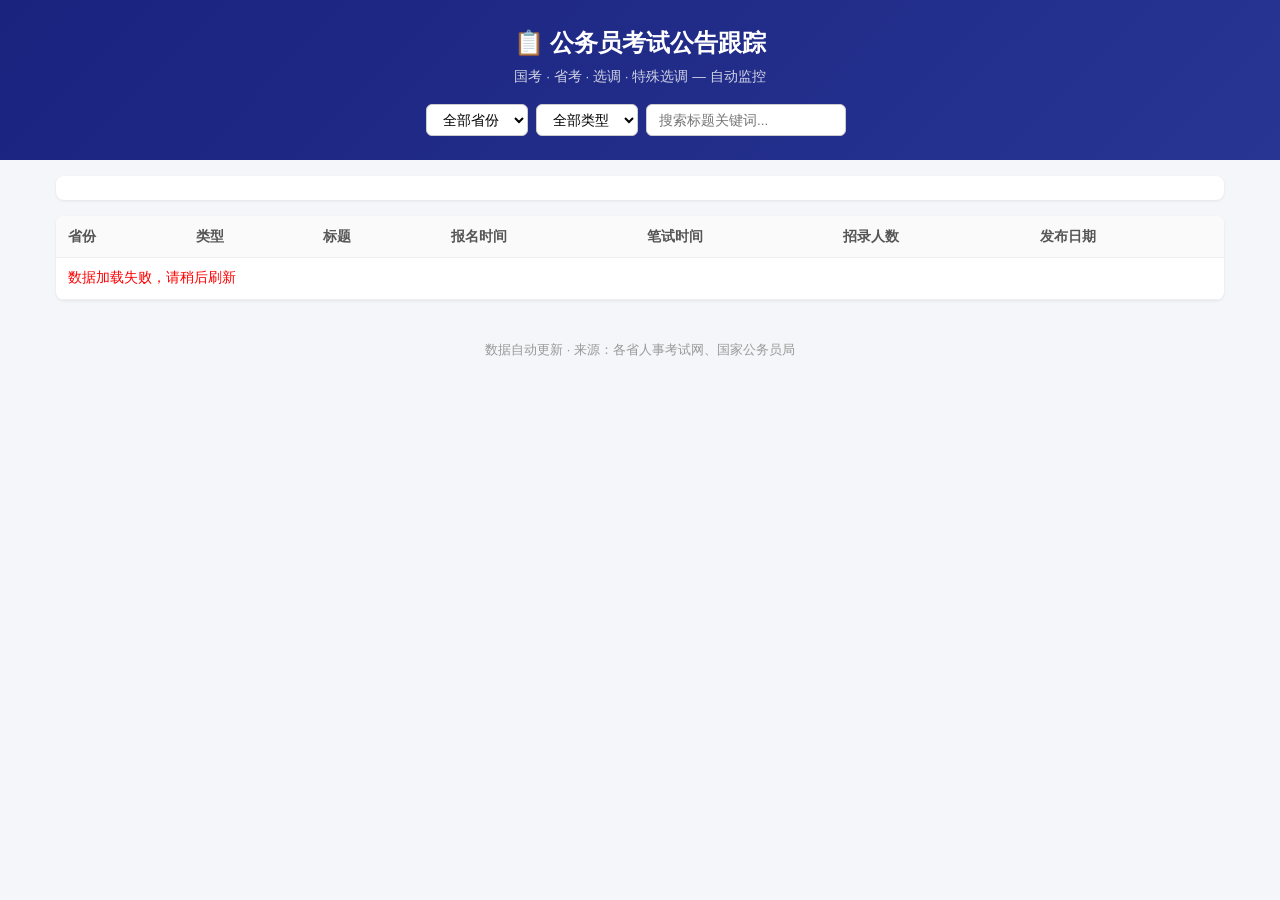
==== web/index.html @ 85fe9631 "init: 公务员考试公告跟踪工具 MVP 国考 + 广东/河南/湖南三省省考适配器 GitHub Actions 定时抓取 + Pages 静态站点 正则字段提取 + 企业微信通知  Co-Auth" ====
<!DOCTYPE html>
<html lang="zh-CN">
<head>
<meta charset="UTF-8">
<meta name="viewport" content="width=device-width, initial-scale=1.0">
<title>公务员考试公告跟踪</title>
<link rel="stylesheet" href="style.css">
</head>
<body>
<header>
  <h1>📋 公务员考试公告跟踪</h1>
  <p class="subtitle">国考 · 省考 · 选调 · 特殊选调 — 自动监控</p>
  <div class="toolbar">
    <select id="filter-province"><option value="">全部省份</option></select>
    <select id="filter-type"><option value="">全部类型</option></select>
    <input type="text" id="filter-search" placeholder="搜索标题关键词...">
    <span class="update-time" id="update-time"></span>
  </div>
</header>

<main>
  <div class="stats-bar" id="stats-bar"></div>
  <table id="notice-table">
    <thead>
      <tr>
        <th>省份</th>
        <th>类型</th>
        <th>标题</th>
        <th>报名时间</th>
        <th>笔试时间</th>
        <th>招录人数</th>
        <th>发布日期</th>
      </tr>
    </thead>
    <tbody id="notice-body"></tbody>
  </table>
</main>

<footer>
  <p>数据自动更新 · 来源：各省人事考试网、国家公务员局</p>
</footer>

<script>
let allNotices = [];
let allStats = {};

// 加载数据
fetch('data.json')
  .then(r => r.json())
  .then(data => {
    allNotices = data.notices || [];
    allStats = data.stats || {};
    document.getElementById('update-time').textContent = '更新: ' + (data.updated_at || '-');
    initFilters();
    renderStats();
    renderTable();
  })
  .catch(e => {
    document.getElementById('notice-body').innerHTML =
      '<tr><td colspan="7" style="color:red">数据加载失败，请稍后刷新</td></tr>';
  });

function initFilters() {
  // 省份选项
  const provinces = [...new Set(allNotices.map(n => n.province))].sort();
  const provSel = document.getElementById('filter-province');
  provinces.forEach(p => {
    const opt = document.createElement('option');
    opt.value = p; opt.textContent = p;
    provSel.appendChild(opt);
  });

  // 类型选项
  const types = [...new Set(allNotices.map(n => n.exam_type))].sort();
  const typeSel = document.getElementById('filter-type');
  types.forEach(t => {
    const opt = document.createElement('option');
    opt.value = t; opt.textContent = t;
    typeSel.appendChild(opt);
  });

  // 事件
  document.getElementById('filter-province').addEventListener('change', renderTable);
  document.getElementById('filter-type').addEventListener('change', renderTable);
  document.getElementById('filter-search').addEventListener('input', renderTable);
}

function renderStats() {
  const bar = document.getElementById('stats-bar');
  if (!allStats.total) return;
  let html = `<span>📊 共 <strong>${allStats.total}</strong> 条公告</span>`;
  if (allStats.by_type) {
    for (const [t, c] of Object.entries(allStats.by_type)) {
      html += `<span class="stat-tag">${t}: ${c}</span>`;
    }
  }
  bar.innerHTML = html;
}

function renderTable() {
  const prov = document.getElementById('filter-province').value;
  const type = document.getElementById('filter-type').value;
  const search = document.getElementById('filter-search').value.toLowerCase();

  let filtered = allNotices;
  if (prov) filtered = filtered.filter(n => n.province === prov);
  if (type) filtered = filtered.filter(n => n.exam_type === type);
  if (search) filtered = filtered.filter(n => n.title.toLowerCase().includes(search));

  const tbody = document.getElementById('notice-body');
  if (filtered.length === 0) {
    tbody.innerHTML = '<tr><td colspan="7" class="empty">暂无匹配公告</td></tr>';
    return;
  }

  tbody.innerHTML = filtered.map(n => `
    <tr>
      <td class="province">${esc(n.province)}</td>
      <td><span class="badge badge-${n.exam_type}">${esc(n.exam_type)}</span></td>
      <td class="title"><a href="${esc(n.source_url)}" target="_blank" rel="noopener">${esc(n.title)}</a></td>
      <td class="date-cell">${n.apply_start ? esc(n.apply_start) + ' ~<br>' + esc(n.apply_end) : '-'}</td>
      <td class="date-cell">${esc(n.written_exam || '-')}</td>
      <td class="count-cell">${n.recruit_count ? esc(String(n.recruit_count)) + ' 人' : '-'}</td>
      <td class="date-cell">${esc(n.publish_date || '-')}</td>
    </tr>
  `).join('');
}

function esc(s) {
  if (!s) return '';
  const d = document.createElement('div');
  d.textContent = s;
  return d.innerHTML;
}
</script>
</body>
</html>
---- web/style.css ----
/* 公务员考试公告跟踪 — 简洁风格 */
* { box-sizing: border-box; margin: 0; padding: 0; }

body {
  font-family: "Microsoft YaHei", "微软雅黑", -apple-system, sans-serif;
  background: #f5f6fa;
  color: #333;
  line-height: 1.6;
}

header {
  background: linear-gradient(135deg, #1a237e, #283593);
  color: #fff;
  padding: 1.5rem 2rem;
  text-align: center;
}
header h1 { font-size: 1.5rem; margin-bottom: 0.25rem; }
.subtitle { font-size: 0.85rem; opacity: 0.8; }

.toolbar {
  display: flex;
  justify-content: center;
  gap: 0.5rem;
  margin-top: 1rem;
  flex-wrap: wrap;
}
.toolbar select, .toolbar input {
  padding: 0.4rem 0.75rem;
  border: 1px solid #ccc;
  border-radius: 6px;
  font-size: 0.85rem;
  background: #fff;
}
.toolbar input { width: 200px; }
.update-time { color: rgba(255,255,255,0.7); font-size: 0.75rem; align-self: center; }

main {
  max-width: 1200px;
  margin: 1rem auto;
  padding: 0 1rem;
}

.stats-bar {
  background: #fff;
  padding: 0.75rem 1rem;
  border-radius: 8px;
  margin-bottom: 1rem;
  display: flex;
  gap: 1rem;
  align-items: center;
  flex-wrap: wrap;
  font-size: 0.9rem;
  box-shadow: 0 1px 3px rgba(0,0,0,0.08);
}
.stat-tag {
  background: #e8eaf6;
  color: #1a237e;
  padding: 0.15rem 0.5rem;
  border-radius: 4px;
  font-size: 0.8rem;
}

table {
  width: 100%;
  border-collapse: collapse;
  background: #fff;
  border-radius: 8px;
  overflow: hidden;
  box-shadow: 0 1px 3px rgba(0,0,0,0.08);
}
th, td {
  padding: 0.6rem 0.75rem;
  text-align: left;
  border-bottom: 1px solid #eee;
  font-size: 0.85rem;
}
th {
  background: #fafafa;
  font-weight: 600;
  color: #555;
  white-space: nowrap;
}
tr:hover { background: #f8f9ff; }

.province { font-weight: 600; white-space: nowrap; }
.title { max-width: 320px; }
.title a { color: #1a237e; text-decoration: none; }
.title a:hover { text-decoration: underline; }
.date-cell { white-space: nowrap; font-size: 0.8rem; color: #666; }
.count-cell { text-align: center; font-weight: 600; color: #e65100; white-space: nowrap; }
.empty { text-align: center; color: #999; padding: 2rem; }

.badge {
  display: inline-block;
  padding: 0.1rem 0.5rem;
  border-radius: 4px;
  font-size: 0.75rem;
  white-space: nowrap;
}
.badge-国考 { background: #ffebee; color: #c62828; }
.badge-省考 { background: #e3f2fd; color: #1565c0; }
.badge-选调 { background: #e8f5e9; color: #2e7d32; }
.badge-定向选调 { background: #fff3e0; color: #e65100; }
.badge-特殊选调 { background: #f3e5f5; color: #6a1b9a; }

footer {
  text-align: center;
  padding: 1.5rem;
  color: #999;
  font-size: 0.8rem;
}

@media (max-width: 768px) {
  table { font-size: 0.75rem; }
  th, td { padding: 0.4rem 0.5rem; }
  .title { max-width: 180px; }
  .toolbar { flex-direction: column; align-items: center; }
  .toolbar input { width: 100%; }
}
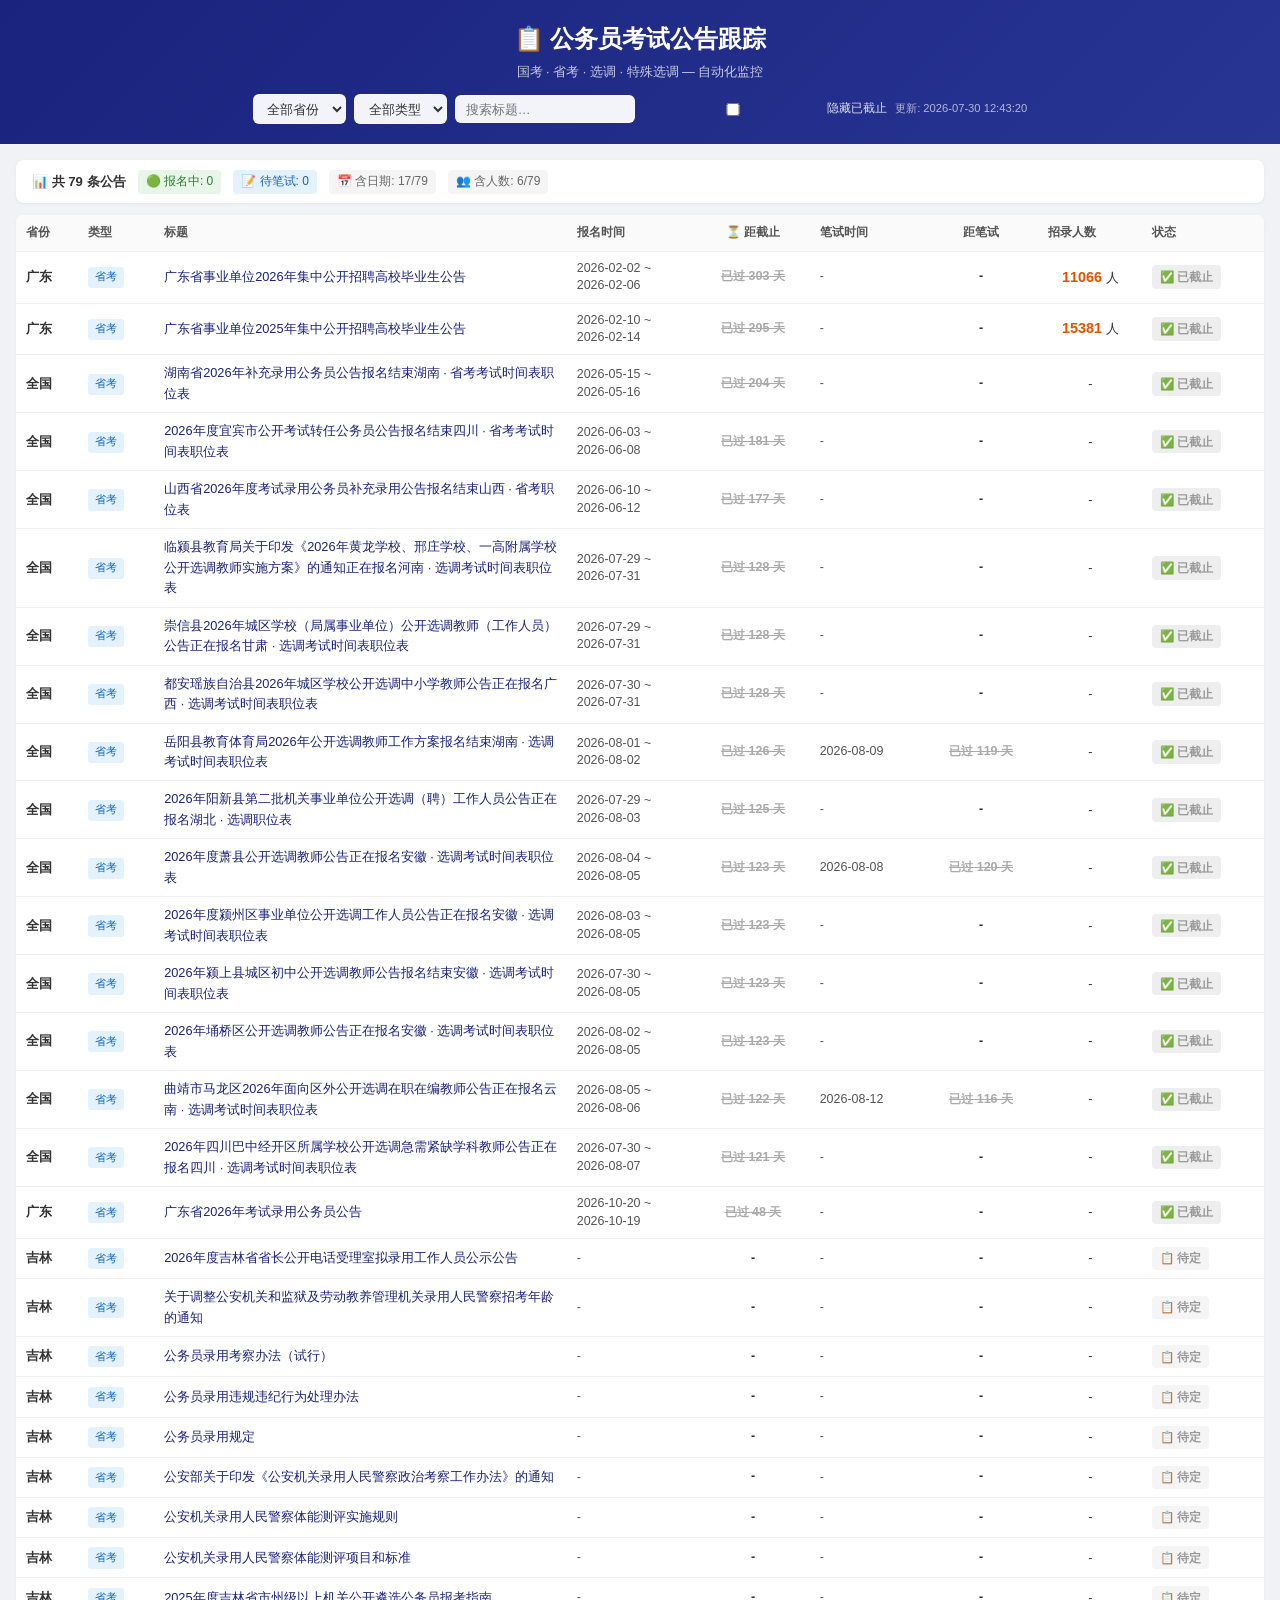
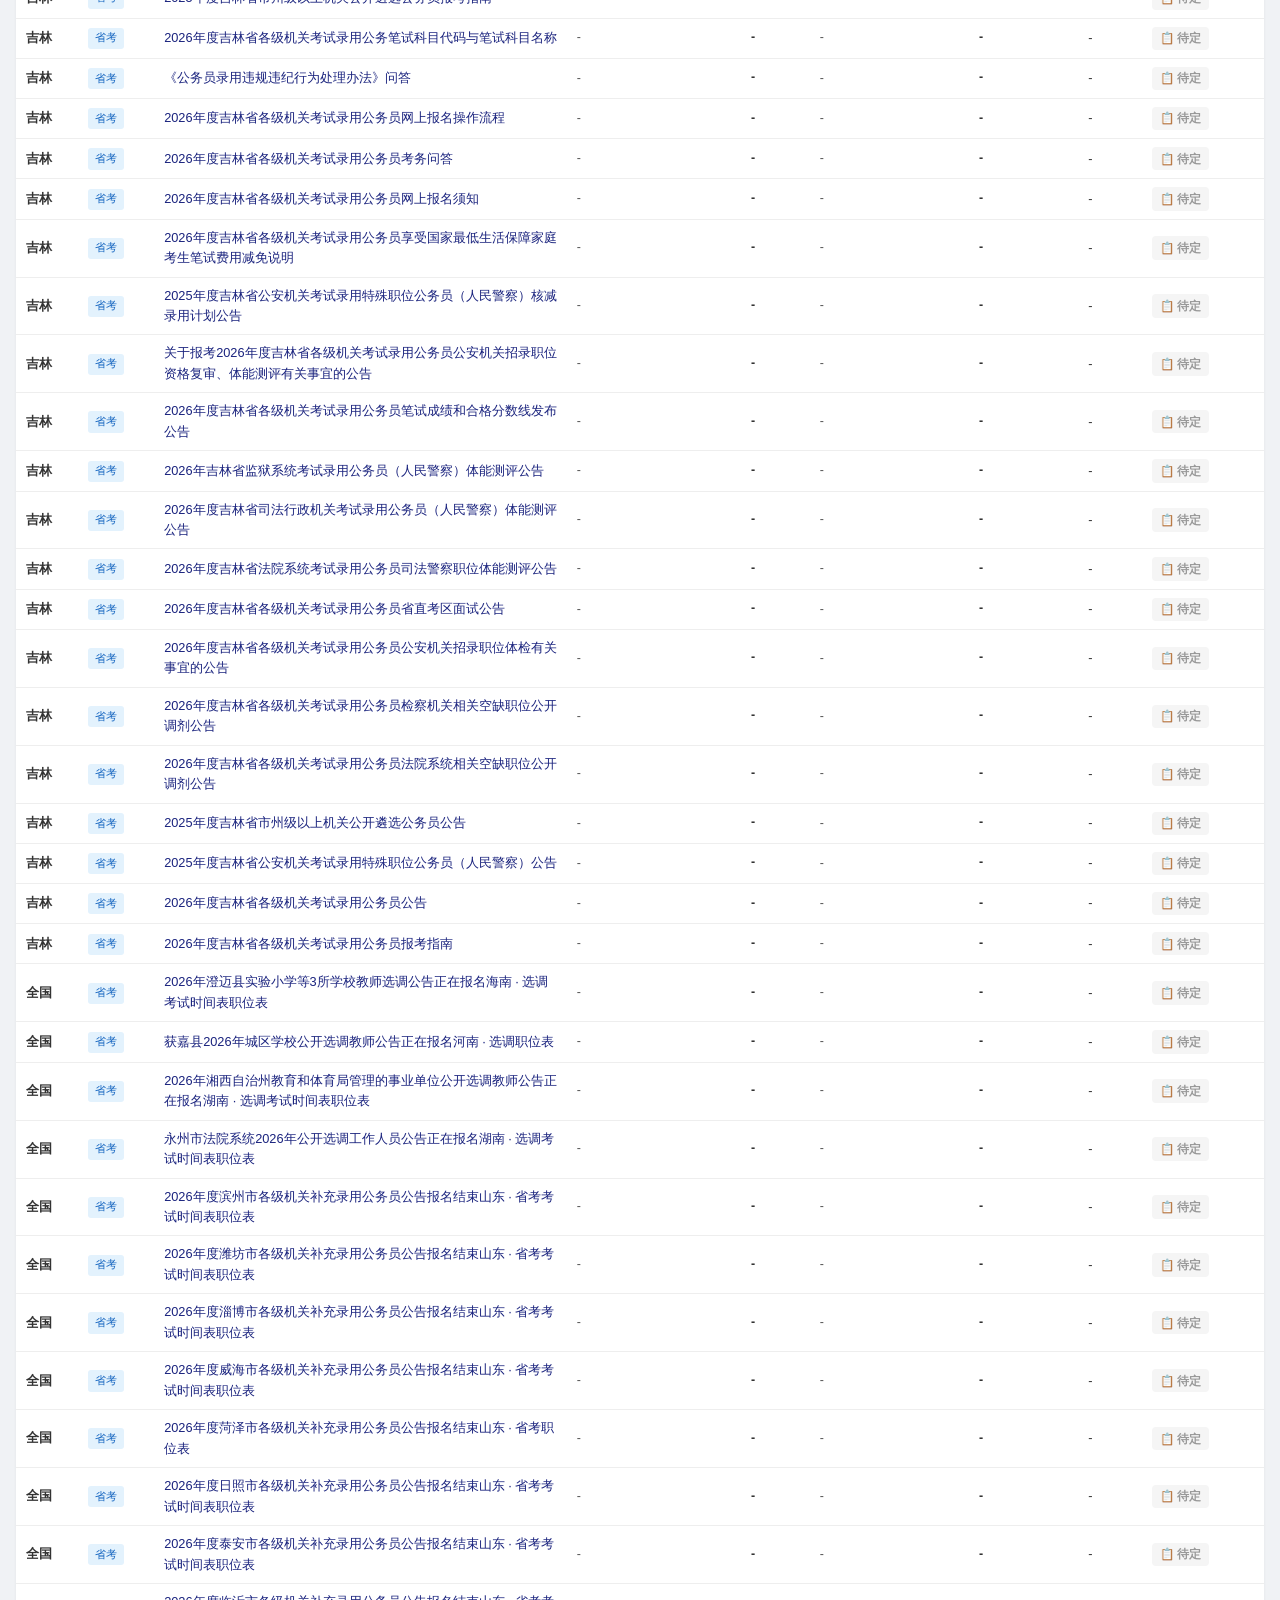
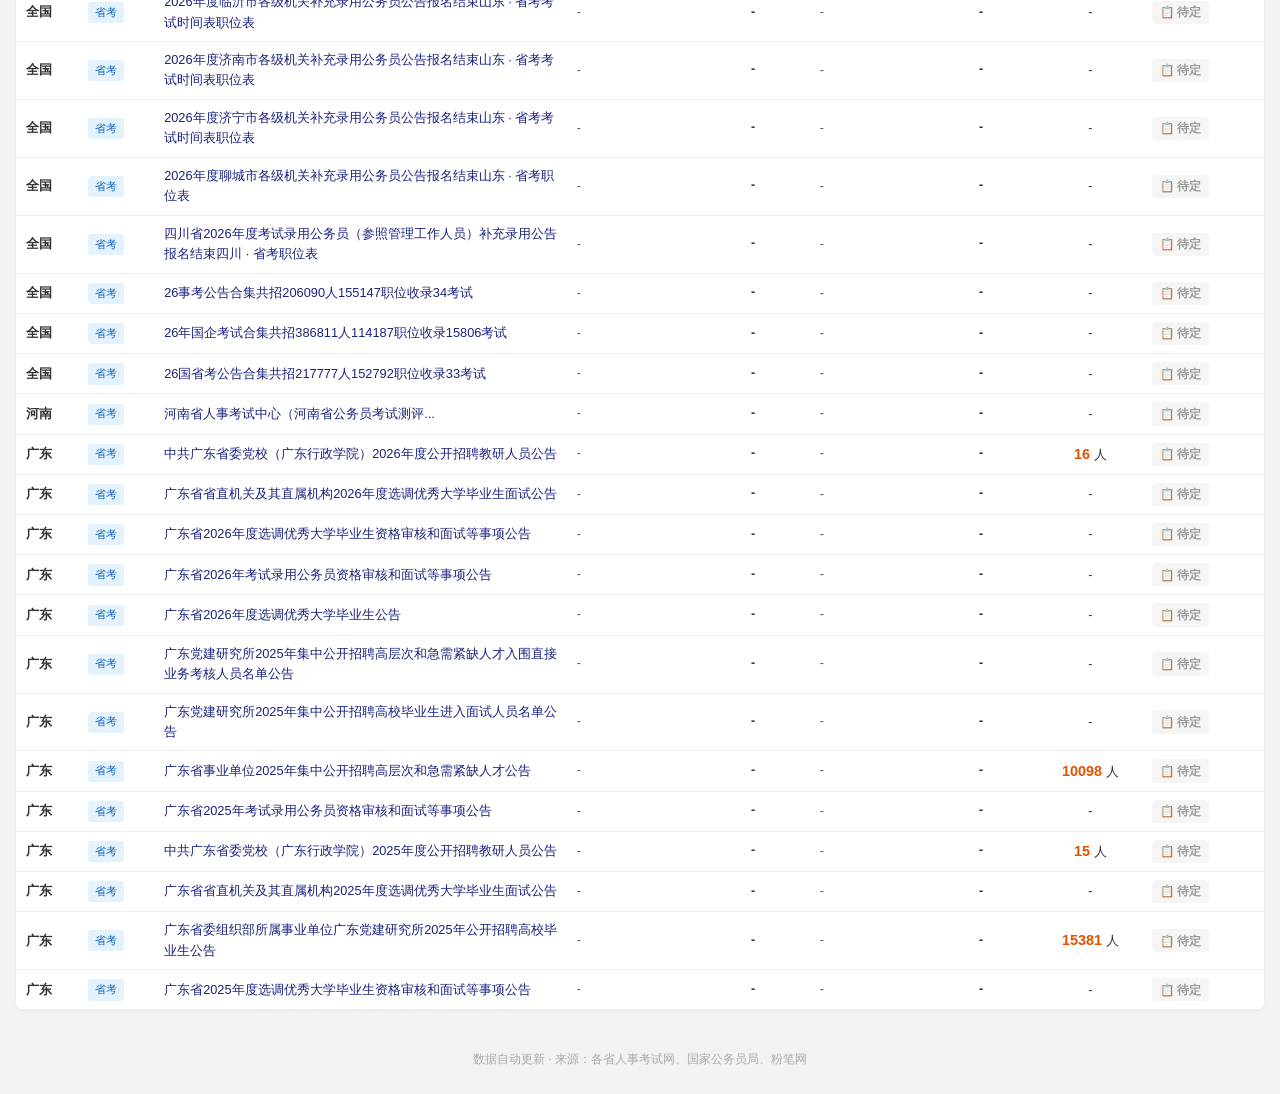
==== commit c4a9fda1: "优化: 精准正则提取 + 前端倒计时 + 状态标签 extractor: 重写日期/人数提取逻辑，更精准的模式匹配 extractor: 利用发布日期推断缺失年份 main: 传递 publish_d" ====
--- a/web/index.html
+++ b/web/index.html
@@ -7,19 +7,26 @@
 <link rel="stylesheet" href="style.css">
 </head>
 <body>
+
 <header>
   <h1>📋 公务员考试公告跟踪</h1>
-  <p class="subtitle">国考 · 省考 · 选调 · 特殊选调 — 自动监控</p>
+  <p class="subtitle">国考 · 省考 · 选调 · 特殊选调 — 自动化监控</p>
   <div class="toolbar">
     <select id="filter-province"><option value="">全部省份</option></select>
     <select id="filter-type"><option value="">全部类型</option></select>
-    <input type="text" id="filter-search" placeholder="搜索标题关键词...">
+    <input type="text" id="filter-search" placeholder="搜索标题…">
+    <label class="toggle-label">
+      <input type="checkbox" id="toggle-completed"> 隐藏已截止
+    </label>
     <span class="update-time" id="update-time"></span>
   </div>
 </header>
 
 <main>
+  <!-- 数据面板 -->
   <div class="stats-bar" id="stats-bar"></div>
+
+  <!-- 公告表格 -->
   <table id="notice-table">
     <thead>
       <tr>
@@ -27,41 +34,50 @@
         <th>类型</th>
         <th>标题</th>
         <th>报名时间</th>
+        <th class="countdown-col">⏳ 距截止</th>
         <th>笔试时间</th>
+        <th class="countdown-col">距笔试</th>
         <th>招录人数</th>
-        <th>发布日期</th>
+        <th>状态</th>
       </tr>
     </thead>
-    <tbody id="notice-body"></tbody>
+    <tbody id="notice-body">
+      <tr><td colspan="9" class="loading">加载数据中…</td></tr>
+    </tbody>
   </table>
 </main>
 
 <footer>
-  <p>数据自动更新 · 来源：各省人事考试网、国家公务员局</p>
+  <p>数据自动更新 · 来源：各省人事考试网、国家公务员局、粉笔网</p>
 </footer>
 
 <script>
+// ─── 全局状态 ───
 let allNotices = [];
 let allStats = {};
-
-// 加载数据
+let now = new Date();
+
+// ─── 加载 ───
 fetch('data.json')
   .then(r => r.json())
   .then(data => {
+    now = new Date();
     allNotices = data.notices || [];
     allStats = data.stats || {};
-    document.getElementById('update-time').textContent = '更新: ' + (data.updated_at || '-');
+    document.getElementById('update-time').textContent =
+      '更新: ' + (data.updated_at || '-');
     initFilters();
     renderStats();
     renderTable();
   })
   .catch(e => {
     document.getElementById('notice-body').innerHTML =
-      '<tr><td colspan="7" style="color:red">数据加载失败，请稍后刷新</td></tr>';
-  });
-
+      '<tr><td colspan="9" class="error">❌ 数据加载失败，请稍后刷新</td></tr>';
+    console.error(e);
+  });
+
+// ─── 筛选器 ───
 function initFilters() {
-  // 省份选项
   const provinces = [...new Set(allNotices.map(n => n.province))].sort();
   const provSel = document.getElementById('filter-province');
   provinces.forEach(p => {
@@ -70,7 +86,6 @@
     provSel.appendChild(opt);
   });
 
-  // 类型选项
   const types = [...new Set(allNotices.map(n => n.exam_type))].sort();
   const typeSel = document.getElementById('filter-type');
   types.forEach(t => {
@@ -79,51 +94,165 @@
     typeSel.appendChild(opt);
   });
 
-  // 事件
   document.getElementById('filter-province').addEventListener('change', renderTable);
   document.getElementById('filter-type').addEventListener('change', renderTable);
   document.getElementById('filter-search').addEventListener('input', renderTable);
-}
-
+  document.getElementById('toggle-completed').addEventListener('change', renderTable);
+}
+
+// ─── 统计面板 ───
 function renderStats() {
   const bar = document.getElementById('stats-bar');
-  if (!allStats.total) return;
-  let html = `<span>📊 共 <strong>${allStats.total}</strong> 条公告</span>`;
-  if (allStats.by_type) {
-    for (const [t, c] of Object.entries(allStats.by_type)) {
-      html += `<span class="stat-tag">${t}: ${c}</span>`;
-    }
-  }
+  if (!allStats.total) {
+    bar.innerHTML = '<span>暂无公告数据</span>';
+    return;
+  }
+
+  // 统计数据质量
+  let withDates = 0, withCount = 0;
+  let activeReg = 0, upcomingExam = 0;
+  allNotices.forEach(n => {
+    if (n.apply_end) withDates++;
+    if (n.recruit_count) withCount++;
+    if (n.apply_end && new Date(n.apply_end) >= now) activeReg++;
+    if (n.written_exam && new Date(n.written_exam) > now) upcomingExam++;
+  });
+
+  let html = [
+    `<span class="stat-main">📊 共 <strong>${allStats.total}</strong> 条公告</span>`,
+    `<span class="stat-tag green">🟢 报名中: ${activeReg}</span>`,
+    `<span class="stat-tag blue">📝 待笔试: ${upcomingExam}</span>`,
+    `<span class="stat-tag gray">📅 含日期: ${withDates}/${allStats.total}</span>`,
+    `<span class="stat-tag gray">👥 含人数: ${withCount}/${allStats.total}</span>`,
+  ].join('');
+
   bar.innerHTML = html;
 }
 
+// ─── 日期解析 ───
+function parseDate(s) {
+  if (!s) return null;
+  const d = new Date(s + 'T00:00:00+08:00');
+  return isNaN(d.getTime()) ? null : d;
+}
+
+// ─── 倒计时 ───
+function countdown(dateStr) {
+  if (!dateStr) return { text: '-', cls: '' };
+  const target = parseDate(dateStr);
+  if (!target) return { text: '-', cls: '' };
+
+  const diff = Math.ceil((target - now) / (1000 * 60 * 60 * 24));
+
+  if (diff < 0) return { text: `已过 ${Math.abs(diff)} 天`, cls: 'expired' };
+  if (diff === 0) return { text: '⚠️ 今天截止', cls: 'urgent' };
+  if (diff <= 3) return { text: `⏰ ${diff} 天`, cls: 'urgent' };
+  if (diff <= 7) return { text: `📌 ${diff} 天`, cls: 'soon' };
+  if (diff <= 30) return { text: `${diff} 天`, cls: 'normal' };
+  return { text: `${diff} 天`, cls: 'far' };
+}
+
+// ─── 状态判定 ───
+function getStatus(n) {
+  const applyEnd = parseDate(n.apply_end);
+  const applyStart = parseDate(n.apply_start);
+  const exam = parseDate(n.written_exam);
+
+  // 报名中
+  if (applyStart && applyEnd && now >= applyStart && now <= applyEnd) {
+    const daysLeft = Math.ceil((applyEnd - now) / (1000 * 60 * 60 * 24));
+    if (daysLeft <= 3) return { text: '🔥 即将截止', cls: 'status-urgent' };
+    return { text: '🟢 报名中', cls: 'status-open' };
+  }
+
+  // 未开始报名
+  if (applyStart && now < applyStart) {
+    const days = Math.ceil((applyStart - now) / (1000 * 60 * 60 * 24));
+    return { text: `⏳ ${days}天后报名`, cls: 'status-upcoming' };
+  }
+
+  // 已截止，待笔试
+  if (applyEnd && now > applyEnd && exam && now < exam) {
+    return { text: '📝 待笔试', cls: 'status-exam' };
+  }
+
+  // 已截止（无笔试日期）
+  if (applyEnd && now > applyEnd) {
+    return { text: '✅ 已截止', cls: 'status-done' };
+  }
+
+  // 全部结束
+  if (exam && now > exam) {
+    return { text: '🏁 已结束', cls: 'status-done' };
+  }
+
+  return { text: '📋 待定', cls: 'status-tbd' };
+}
+
+// ─── 表格渲染 ───
 function renderTable() {
   const prov = document.getElementById('filter-province').value;
   const type = document.getElementById('filter-type').value;
   const search = document.getElementById('filter-search').value.toLowerCase();
-
-  let filtered = allNotices;
+  const hideDone = document.getElementById('toggle-completed').checked;
+
+  let filtered = [...allNotices];
+
   if (prov) filtered = filtered.filter(n => n.province === prov);
   if (type) filtered = filtered.filter(n => n.exam_type === type);
   if (search) filtered = filtered.filter(n => n.title.toLowerCase().includes(search));
+  if (hideDone) {
+    filtered = filtered.filter(n => {
+      const st = getStatus(n);
+      return !['✅ 已截止', '🏁 已结束'].some(s => st.text.includes(s));
+    });
+  }
+
+  // 排序：有截止日期的在前，最近的优先
+  filtered.sort((a, b) => {
+    const da = parseDate(a.apply_end);
+    const db = parseDate(b.apply_end);
+    if (da && db) return da - db;
+    if (da) return -1;
+    if (db) return 1;
+    // 都没截止日期，按笔试时间排
+    const ea = parseDate(a.written_exam);
+    const eb = parseDate(b.written_exam);
+    if (ea && eb) return ea - eb;
+    if (ea) return -1;
+    if (eb) return 1;
+    return 0;
+  });
 
   const tbody = document.getElementById('notice-body');
   if (filtered.length === 0) {
-    tbody.innerHTML = '<tr><td colspan="7" class="empty">暂无匹配公告</td></tr>';
+    tbody.innerHTML = '<tr><td colspan="9" class="empty">暂无匹配公告</td></tr>';
     return;
   }
 
-  tbody.innerHTML = filtered.map(n => `
+  tbody.innerHTML = filtered.map(n => {
+    const cdEnd = countdown(n.apply_end);
+    const cdExam = countdown(n.written_exam);
+    const status = getStatus(n);
+
+    return `
     <tr>
       <td class="province">${esc(n.province)}</td>
       <td><span class="badge badge-${n.exam_type}">${esc(n.exam_type)}</span></td>
-      <td class="title"><a href="${esc(n.source_url)}" target="_blank" rel="noopener">${esc(n.title)}</a></td>
-      <td class="date-cell">${n.apply_start ? esc(n.apply_start) + ' ~<br>' + esc(n.apply_end) : '-'}</td>
+      <td class="title">
+        <a href="${esc(n.source_url)}" target="_blank" rel="noopener">${esc(n.title)}</a>
+      </td>
+      <td class="date-cell">
+        ${n.apply_start ? esc(n.apply_start) : '-'}
+        ${n.apply_end ? ' ~<br>' + esc(n.apply_end) : ''}
+      </td>
+      <td class="countdown-cell ${cdEnd.cls}">${cdEnd.text}</td>
       <td class="date-cell">${esc(n.written_exam || '-')}</td>
-      <td class="count-cell">${n.recruit_count ? esc(String(n.recruit_count)) + ' 人' : '-'}</td>
-      <td class="date-cell">${esc(n.publish_date || '-')}</td>
-    </tr>
-  `).join('');
+      <td class="countdown-cell ${cdExam.cls}">${cdExam.text}</td>
+      <td class="count-cell">${n.recruit_count ? '<strong>' + esc(String(n.recruit_count)) + '</strong> 人' : '-'}</td>
+      <td><span class="status-tag ${status.cls}">${status.text}</span></td>
+    </tr>`;
+  }).join('');
 }
 
 function esc(s) {
--- a/web/style.css
+++ b/web/style.css
@@ -1,101 +1,89 @@
-/* 公务员考试公告跟踪 — 简洁风格 */
+/* 公务员考试公告跟踪 */
 * { box-sizing: border-box; margin: 0; padding: 0; }
 
 body {
   font-family: "Microsoft YaHei", "微软雅黑", -apple-system, sans-serif;
-  background: #f5f6fa;
+  background: #f0f2f5;
   color: #333;
   line-height: 1.6;
 }
 
+/* ─── Header ─── */
 header {
   background: linear-gradient(135deg, #1a237e, #283593);
   color: #fff;
-  padding: 1.5rem 2rem;
+  padding: 1.25rem 2rem;
   text-align: center;
+  position: sticky; top: 0; z-index: 100;
 }
-header h1 { font-size: 1.5rem; margin-bottom: 0.25rem; }
-.subtitle { font-size: 0.85rem; opacity: 0.8; }
+header h1 { font-size: 1.5rem; margin-bottom: 0.2rem; }
+.subtitle { font-size: 0.8rem; opacity: 0.75; }
 
 .toolbar {
-  display: flex;
-  justify-content: center;
-  gap: 0.5rem;
-  margin-top: 1rem;
-  flex-wrap: wrap;
+  display: flex; justify-content: center; gap: 0.5rem;
+  margin-top: 0.75rem; flex-wrap: wrap; align-items: center;
 }
 .toolbar select, .toolbar input {
-  padding: 0.4rem 0.75rem;
-  border: 1px solid #ccc;
-  border-radius: 6px;
-  font-size: 0.85rem;
-  background: #fff;
+  padding: 0.35rem 0.6rem; border: 1px solid rgba(255,255,255,0.3);
+  border-radius: 6px; font-size: 0.8rem;
+  background: rgba(255,255,255,0.95); color: #333;
 }
-.toolbar input { width: 200px; }
-.update-time { color: rgba(255,255,255,0.7); font-size: 0.75rem; align-self: center; }
+.toolbar input { width: 180px; }
+.toggle-label {
+  color: rgba(255,255,255,0.85); font-size: 0.78rem;
+  cursor: pointer; display: flex; align-items: center; gap: 0.25rem;
+}
+.update-time { color: rgba(255,255,255,0.65); font-size: 0.7rem; }
 
-main {
-  max-width: 1200px;
-  margin: 1rem auto;
-  padding: 0 1rem;
+/* ─── Main ─── */
+main { max-width: 1300px; margin: 1rem auto; padding: 0 1rem; }
+
+/* ─── Stats ─── */
+.stats-bar {
+  background: #fff; padding: 0.6rem 1rem; border-radius: 8px;
+  margin-bottom: 0.75rem; display: flex; gap: 0.75rem;
+  align-items: center; flex-wrap: wrap; font-size: 0.82rem;
+  box-shadow: 0 1px 3px rgba(0,0,0,0.06);
 }
+.stat-main { font-weight: 600; }
+.stat-tag {
+  padding: 0.15rem 0.5rem; border-radius: 4px; font-size: 0.75rem;
+}
+.stat-tag.green { background: #e8f5e9; color: #2e7d32; }
+.stat-tag.blue  { background: #e3f2fd; color: #1565c0; }
+.stat-tag.gray  { background: #f5f5f5; color: #666; }
 
-.stats-bar {
-  background: #fff;
-  padding: 0.75rem 1rem;
-  border-radius: 8px;
-  margin-bottom: 1rem;
-  display: flex;
-  gap: 1rem;
-  align-items: center;
-  flex-wrap: wrap;
-  font-size: 0.9rem;
-  box-shadow: 0 1px 3px rgba(0,0,0,0.08);
-}
-.stat-tag {
-  background: #e8eaf6;
-  color: #1a237e;
-  padding: 0.15rem 0.5rem;
-  border-radius: 4px;
-  font-size: 0.8rem;
-}
-
+/* ─── Table ─── */
 table {
-  width: 100%;
-  border-collapse: collapse;
-  background: #fff;
-  border-radius: 8px;
-  overflow: hidden;
-  box-shadow: 0 1px 3px rgba(0,0,0,0.08);
+  width: 100%; border-collapse: collapse;
+  background: #fff; border-radius: 8px; overflow: hidden;
+  box-shadow: 0 1px 3px rgba(0,0,0,0.06);
 }
 th, td {
-  padding: 0.6rem 0.75rem;
-  text-align: left;
-  border-bottom: 1px solid #eee;
-  font-size: 0.85rem;
+  padding: 0.5rem 0.6rem; text-align: left;
+  border-bottom: 1px solid #eee; font-size: 0.8rem;
+  vertical-align: middle;
 }
 th {
-  background: #fafafa;
-  font-weight: 600;
-  color: #555;
-  white-space: nowrap;
+  background: #fafafa; font-weight: 600; color: #555; white-space: nowrap;
+  font-size: 0.75rem;
 }
 tr:hover { background: #f8f9ff; }
 
-.province { font-weight: 600; white-space: nowrap; }
-.title { max-width: 320px; }
+.province { font-weight: 600; white-space: nowrap; min-width: 3em; }
+.title { max-width: 300px; }
 .title a { color: #1a237e; text-decoration: none; }
 .title a:hover { text-decoration: underline; }
-.date-cell { white-space: nowrap; font-size: 0.8rem; color: #666; }
-.count-cell { text-align: center; font-weight: 600; color: #e65100; white-space: nowrap; }
-.empty { text-align: center; color: #999; padding: 2rem; }
+.date-cell { white-space: nowrap; font-size: 0.78rem; color: #555; line-height: 1.4; }
+.count-cell { white-space: nowrap; text-align: center; }
+.count-cell strong { color: #e65100; font-size: 0.9rem; }
+.empty, .loading, .error { text-align: center; padding: 2rem; }
+.error { color: #c62828; }
 
+/* ─── Badges ─── */
 .badge {
-  display: inline-block;
-  padding: 0.1rem 0.5rem;
-  border-radius: 4px;
-  font-size: 0.75rem;
-  white-space: nowrap;
+  display: inline-block; padding: 0.1rem 0.45rem; border-radius: 3px;
+  font-size: 0.7rem; white-space: nowrap; font-weight: 500;
 }
 .badge-国考 { background: #ffebee; color: #c62828; }
 .badge-省考 { background: #e3f2fd; color: #1565c0; }
@@ -103,17 +91,42 @@
 .badge-定向选调 { background: #fff3e0; color: #e65100; }
 .badge-特殊选调 { background: #f3e5f5; color: #6a1b9a; }
 
-footer {
-  text-align: center;
-  padding: 1.5rem;
-  color: #999;
-  font-size: 0.8rem;
+/* ─── 倒计时 ─── */
+.countdown-col { text-align: center; white-space: nowrap; min-width: 5em; }
+.countdown-cell {
+  text-align: center; white-space: nowrap; font-weight: 600; font-size: 0.78rem;
+}
+.countdown-cell.urgent  { color: #c62828; background: #fff5f5; }
+.countdown-cell.soon    { color: #e65100; background: #fff8e1; }
+.countdown-cell.normal  { color: #2e7d32; }
+.countdown-cell.far     { color: #78909c; }
+.countdown-cell.expired { color: #aaa; text-decoration: line-through; }
+
+/* ─── 状态标签 ─── */
+.status-tag {
+  display: inline-block; padding: 0.15rem 0.5rem; border-radius: 4px;
+  font-size: 0.72rem; white-space: nowrap; font-weight: 600;
+}
+.status-open     { background: #c8e6c9; color: #1b5e20; }
+.status-urgent   { background: #ffcdd2; color: #b71c1c; animation: pulse 1.5s infinite; }
+.status-upcoming { background: #fff9c4; color: #f57f17; }
+.status-exam     { background: #e1bee7; color: #4a148c; }
+.status-done     { background: #eee; color: #999; }
+.status-tbd      { background: #f5f5f5; color: #999; }
+
+@keyframes pulse {
+  0%, 100% { opacity: 1; }
+  50% { opacity: 0.6; }
 }
 
-@media (max-width: 768px) {
-  table { font-size: 0.75rem; }
-  th, td { padding: 0.4rem 0.5rem; }
-  .title { max-width: 180px; }
-  .toolbar { flex-direction: column; align-items: center; }
+/* ─── Footer ─── */
+footer { text-align: center; padding: 1.5rem; color: #aaa; font-size: 0.75rem; }
+
+/* ─── Responsive ─── */
+@media (max-width: 900px) {
+  table { font-size: 0.7rem; }
+  th, td { padding: 0.35rem 0.4rem; }
+  .title { max-width: 150px; }
+  .toolbar { flex-direction: column; align-items: stretch; }
   .toolbar input { width: 100%; }
 }
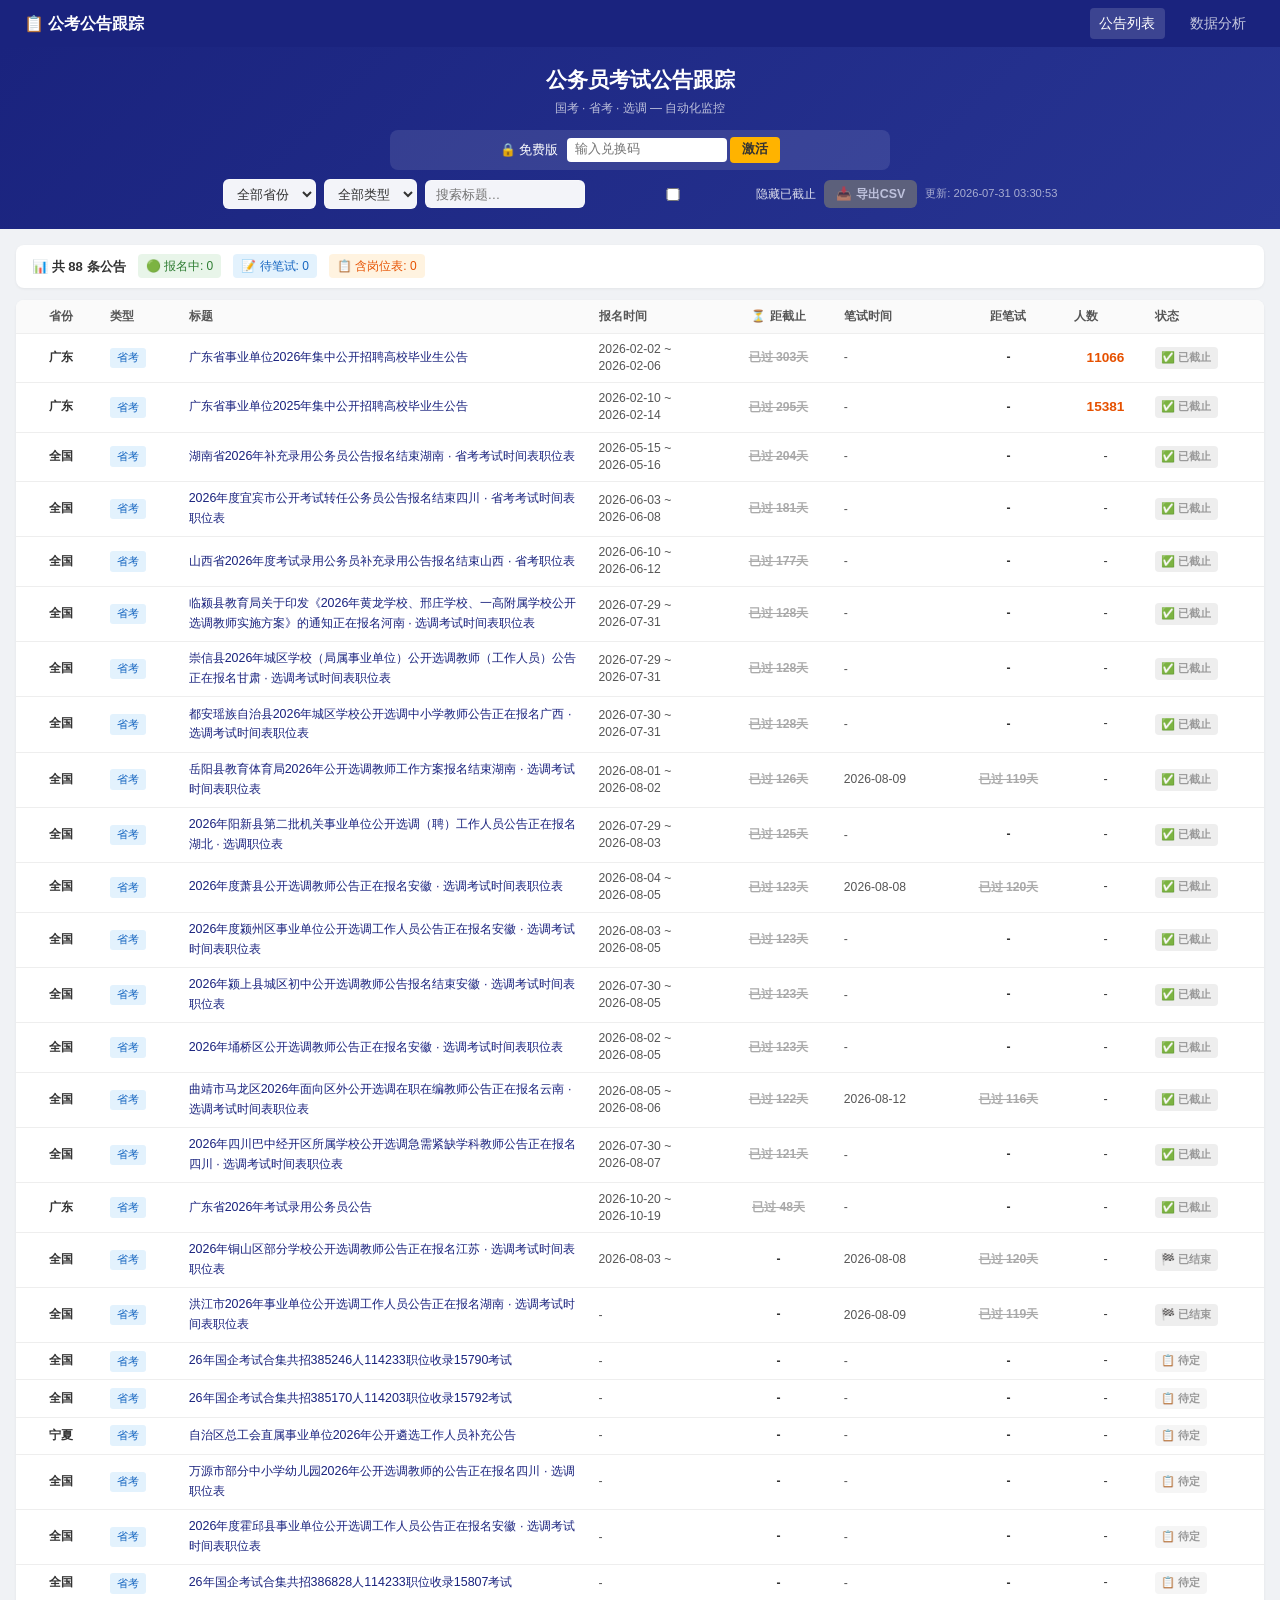
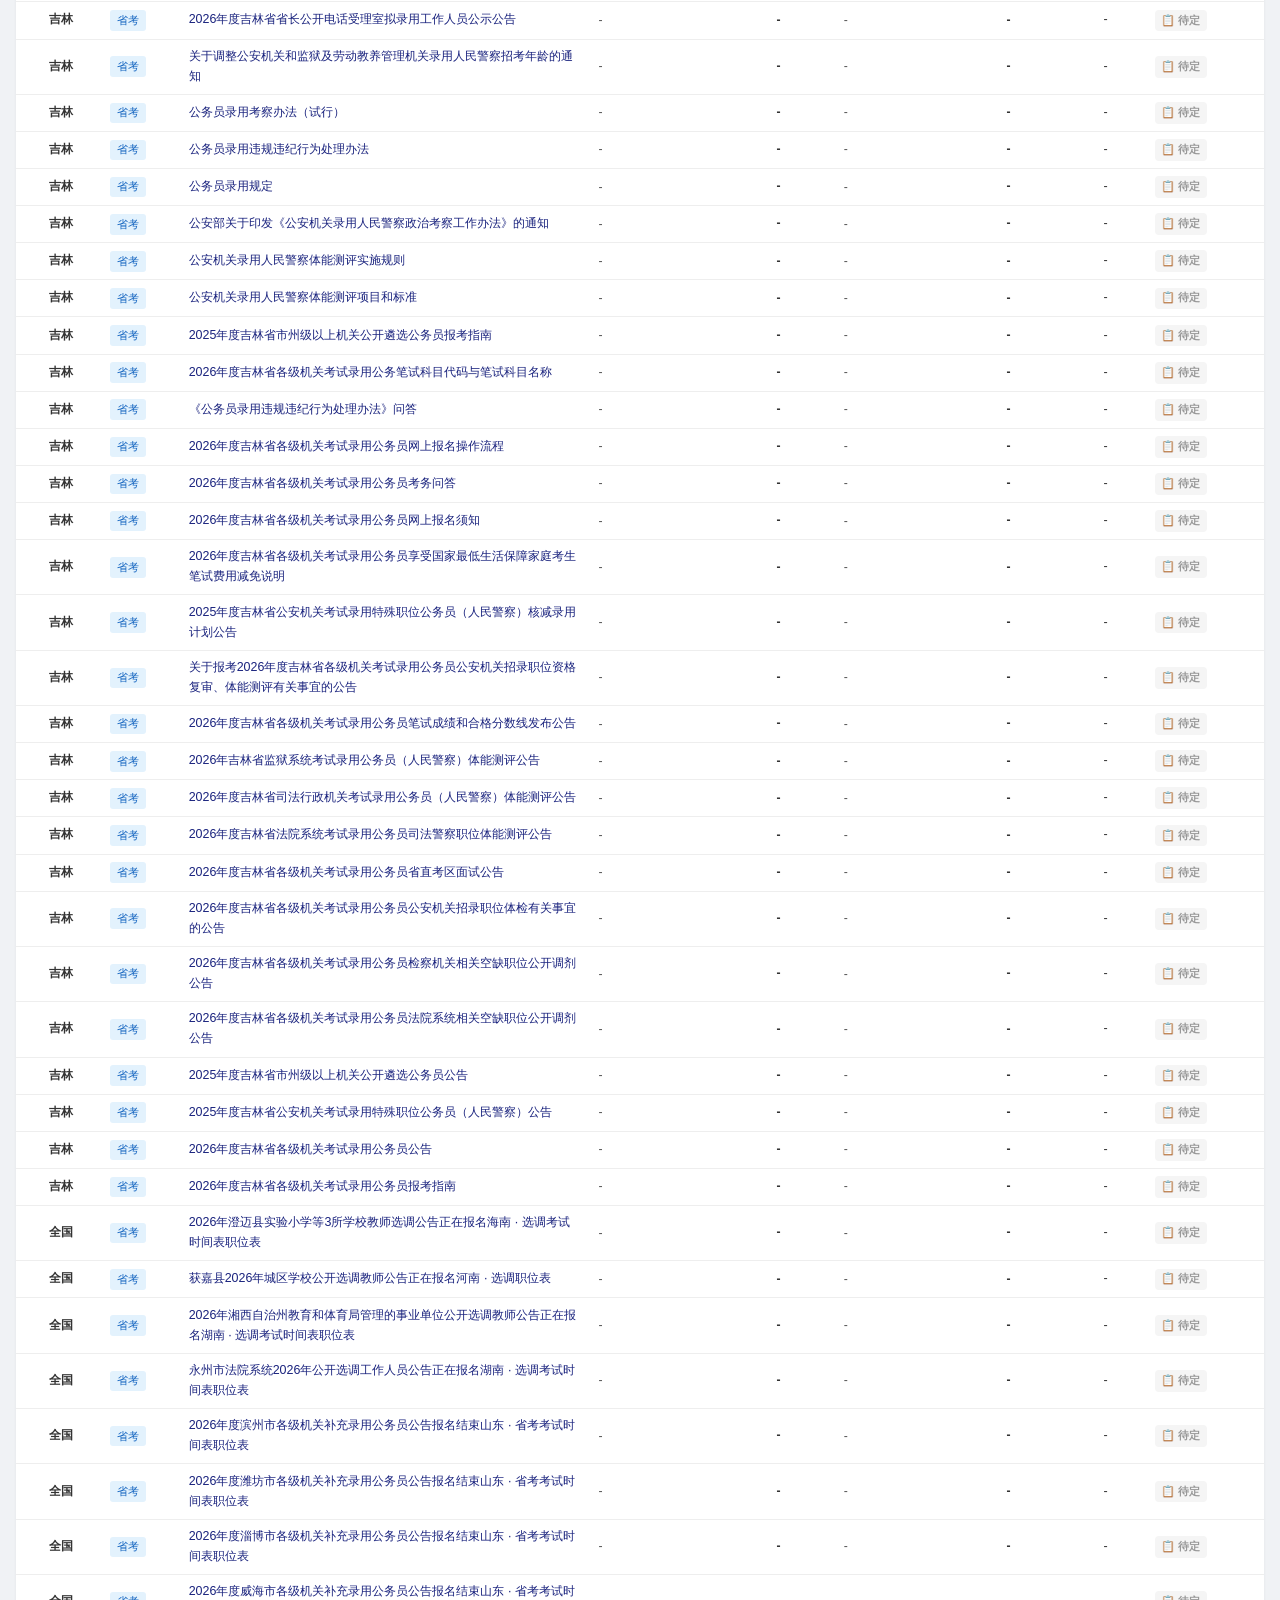
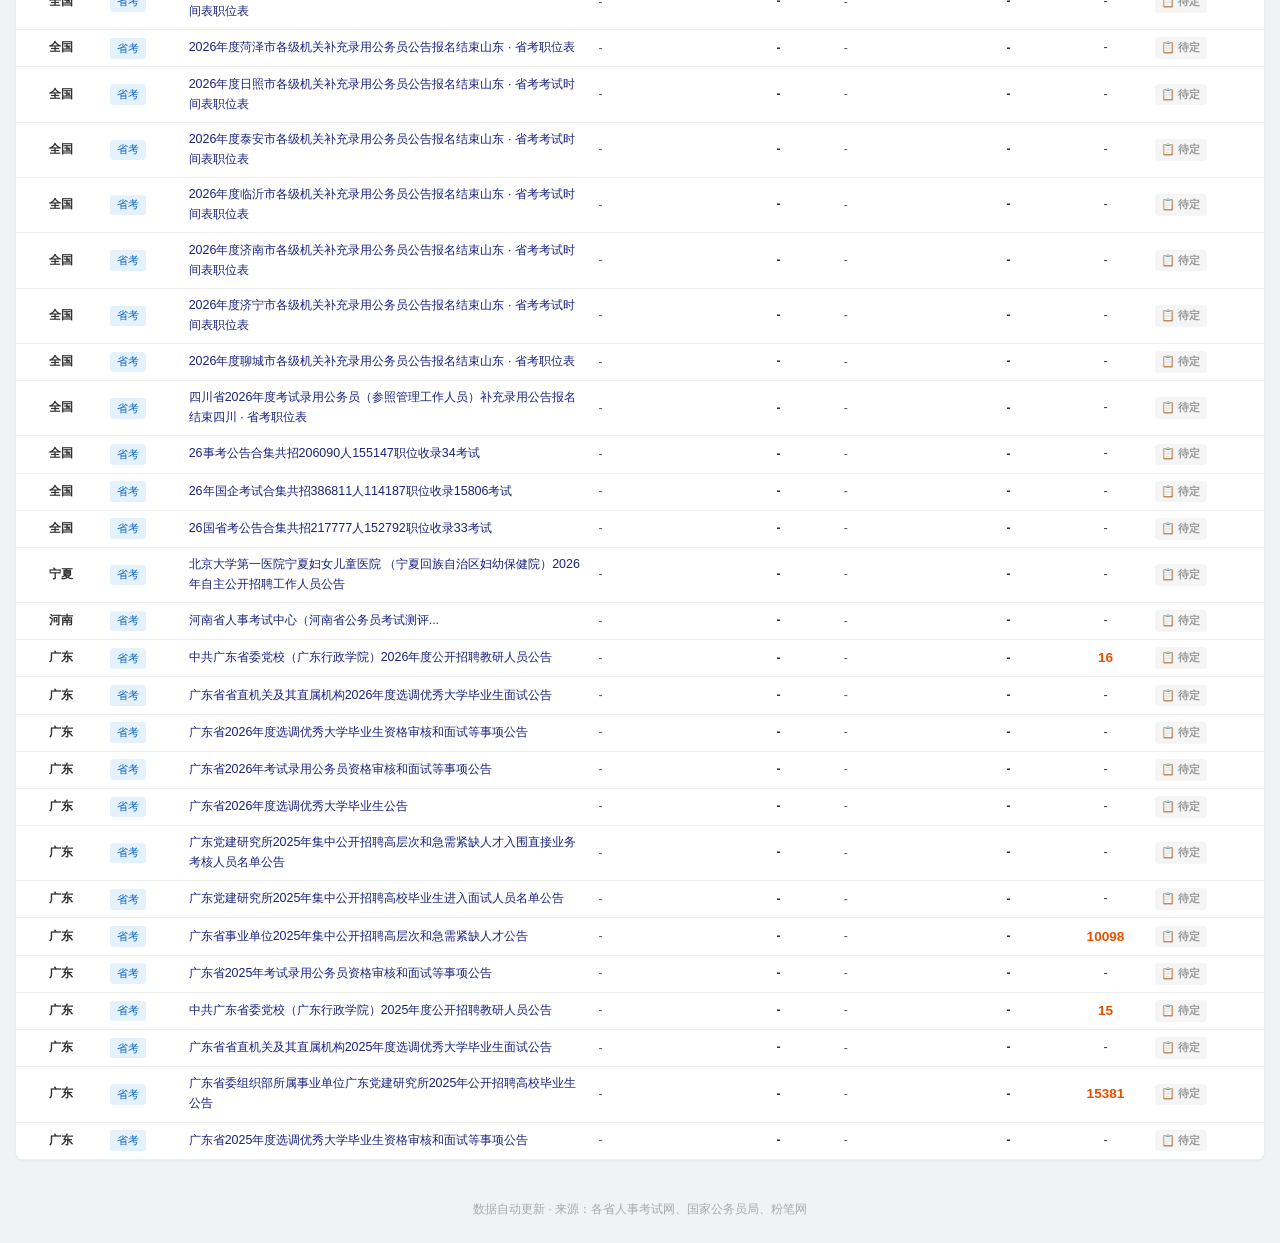
==== commit 5ab20d5f: "v2.0: 数据深化 + 兑换码系统 新增: - notice_positions 职位明细表 (数据库 + 解析 + 前端展开) - 附件链接自动提取 (XLS/PDF/DOC) - 页面顶部导航栏" ====
--- a/web/index.html
+++ b/web/index.html
@@ -8,9 +8,29 @@
 </head>
 <body>
 
+<!-- 顶部导航 -->
+<nav class="top-nav">
+  <span class="nav-brand">📋 公考公告跟踪</span>
+  <div class="nav-links">
+    <a href="index.html" class="nav-active">公告列表</a>
+    <a href="analysis.html">数据分析</a>
+  </div>
+</nav>
+
 <header>
-  <h1>📋 公务员考试公告跟踪</h1>
-  <p class="subtitle">国考 · 省考 · 选调 · 特殊选调 — 自动化监控</p>
+  <h1>公务员考试公告跟踪</h1>
+  <p class="subtitle">国考 · 省考 · 选调 — 自动化监控</p>
+
+  <!-- 激活状态 -->
+  <div class="activate-bar" id="activate-bar">
+    <span id="activate-status">🔒 免费版 — 仅显示基础信息</span>
+    <span id="activate-input-area">
+      <input type="text" id="activate-code" placeholder="输入兑换码" maxlength="20">
+      <button id="activate-btn" onclick="activateCode()">激活</button>
+    </span>
+    <span id="activate-done" style="display:none">✅ 已激活 — 全部功能已解锁</span>
+  </div>
+
   <div class="toolbar">
     <select id="filter-province"><option value="">全部省份</option></select>
     <select id="filter-type"><option value="">全部类型</option></select>
@@ -18,18 +38,17 @@
     <label class="toggle-label">
       <input type="checkbox" id="toggle-completed"> 隐藏已截止
     </label>
+    <button id="export-btn" class="btn-export" onclick="exportCSV()" title="付费功能">📥 导出CSV</button>
     <span class="update-time" id="update-time"></span>
   </div>
 </header>
 
 <main>
-  <!-- 数据面板 -->
   <div class="stats-bar" id="stats-bar"></div>
-
-  <!-- 公告表格 -->
   <table id="notice-table">
     <thead>
       <tr>
+        <th class="expand-col"></th>
         <th>省份</th>
         <th>类型</th>
         <th>标题</th>
@@ -37,12 +56,12 @@
         <th class="countdown-col">⏳ 距截止</th>
         <th>笔试时间</th>
         <th class="countdown-col">距笔试</th>
-        <th>招录人数</th>
+        <th>人数</th>
         <th>状态</th>
       </tr>
     </thead>
     <tbody id="notice-body">
-      <tr><td colspan="9" class="loading">加载数据中…</td></tr>
+      <tr><td colspan="10" class="loading">加载数据中…</td></tr>
     </tbody>
   </table>
 </main>
@@ -52,47 +71,90 @@
 </footer>
 
 <script>
+// ─── 兑换码系统 ───
+let isPremium = false;
+let codes = [];
+
+fetch('codes.json')
+  .then(r => r.json())
+  .then(d => { codes = d.codes || []; })
+  .catch(() => {});
+
+// 检查 localStorage
+(function() {
+  const saved = localStorage.getItem('gwy_premium_hash');
+  if (saved) isPremium = true;
+  updatePremiumUI();
+})();
+
+async function activateCode() {
+  const input = document.getElementById('activate-code').value.trim();
+  if (!input) return alert('请输入兑换码');
+
+  // 计算 SHA-256
+  const hash = await sha256(input);
+  const match = codes.find(c => c.hash === hash);
+  if (match) {
+    localStorage.setItem('gwy_premium_hash', hash);
+    isPremium = true;
+    updatePremiumUI();
+    alert('🎉 激活成功！全部高级功能已解锁');
+  } else {
+    alert('❌ 无效的兑换码');
+  }
+}
+
+function updatePremiumUI() {
+  document.getElementById('activate-status').textContent =
+    isPremium ? '✅ 付费版' : '🔒 免费版';
+  document.getElementById('activate-input-area').style.display =
+    isPremium ? 'none' : '';
+  document.getElementById('activate-done').style.display =
+    isPremium ? '' : 'none';
+  document.getElementById('export-btn').className =
+    isPremium ? 'btn-export' : 'btn-export locked';
+  document.getElementById('export-btn').title =
+    isPremium ? '导出 CSV' : '🔒 付费功能 — 输入兑换码解锁';
+}
+
+async function sha256(message) {
+  const msgBuffer = new TextEncoder().encode(message);
+  const hashBuffer = await crypto.subtle.digest('SHA-256', msgBuffer);
+  const hashArray = Array.from(new Uint8Array(hashBuffer));
+  return hashArray.map(b => b.toString(16).padStart(2, '0')).join('');
+}
+
 // ─── 全局状态 ───
 let allNotices = [];
 let allStats = {};
 let now = new Date();
-
-// ─── 加载 ───
+let expandedRows = new Set();
+
 fetch('data.json')
   .then(r => r.json())
   .then(data => {
     now = new Date();
     allNotices = data.notices || [];
     allStats = data.stats || {};
-    document.getElementById('update-time').textContent =
-      '更新: ' + (data.updated_at || '-');
+    document.getElementById('update-time').textContent = '更新: ' + (data.updated_at || '-');
     initFilters();
     renderStats();
     renderTable();
   })
   .catch(e => {
     document.getElementById('notice-body').innerHTML =
-      '<tr><td colspan="9" class="error">❌ 数据加载失败，请稍后刷新</td></tr>';
-    console.error(e);
+      '<tr><td colspan="10" class="error">❌ 数据加载失败</td></tr>';
   });
 
 // ─── 筛选器 ───
 function initFilters() {
   const provinces = [...new Set(allNotices.map(n => n.province))].sort();
   const provSel = document.getElementById('filter-province');
-  provinces.forEach(p => {
-    const opt = document.createElement('option');
-    opt.value = p; opt.textContent = p;
-    provSel.appendChild(opt);
-  });
+  provinces.forEach(p => { const o = document.createElement('option'); o.value = p; o.textContent = p; provSel.appendChild(o); });
 
   const types = [...new Set(allNotices.map(n => n.exam_type))].sort();
   const typeSel = document.getElementById('filter-type');
-  types.forEach(t => {
-    const opt = document.createElement('option');
-    opt.value = t; opt.textContent = t;
-    typeSel.appendChild(opt);
-  });
+  types.forEach(t => { const o = document.createElement('option'); o.value = t; o.textContent = t; typeSel.appendChild(o); });
 
   document.getElementById('filter-province').addEventListener('change', renderTable);
   document.getElementById('filter-type').addEventListener('change', renderTable);
@@ -100,94 +162,54 @@
   document.getElementById('toggle-completed').addEventListener('change', renderTable);
 }
 
-// ─── 统计面板 ───
 function renderStats() {
   const bar = document.getElementById('stats-bar');
-  if (!allStats.total) {
-    bar.innerHTML = '<span>暂无公告数据</span>';
-    return;
-  }
-
-  // 统计数据质量
-  let withDates = 0, withCount = 0;
-  let activeReg = 0, upcomingExam = 0;
+  if (!allStats.total) { bar.innerHTML = '<span>暂无公告数据</span>'; return; }
+
+  let activeReg = 0, upcomingExam = 0, withPositions = 0;
   allNotices.forEach(n => {
-    if (n.apply_end) withDates++;
-    if (n.recruit_count) withCount++;
     if (n.apply_end && new Date(n.apply_end) >= now) activeReg++;
     if (n.written_exam && new Date(n.written_exam) > now) upcomingExam++;
-  });
-
-  let html = [
+    if (n.position_count > 0) withPositions++;
+  });
+
+  bar.innerHTML = [
     `<span class="stat-main">📊 共 <strong>${allStats.total}</strong> 条公告</span>`,
     `<span class="stat-tag green">🟢 报名中: ${activeReg}</span>`,
     `<span class="stat-tag blue">📝 待笔试: ${upcomingExam}</span>`,
-    `<span class="stat-tag gray">📅 含日期: ${withDates}/${allStats.total}</span>`,
-    `<span class="stat-tag gray">👥 含人数: ${withCount}/${allStats.total}</span>`,
+    `<span class="stat-tag orange">📋 含岗位表: ${withPositions}</span>`,
   ].join('');
-
-  bar.innerHTML = html;
-}
-
-// ─── 日期解析 ───
-function parseDate(s) {
-  if (!s) return null;
-  const d = new Date(s + 'T00:00:00+08:00');
-  return isNaN(d.getTime()) ? null : d;
-}
-
-// ─── 倒计时 ───
+}
+
+// ─── 工具函数 ───
+function parseDate(s) { if (!s) return null; const d = new Date(s + 'T00:00:00+08:00'); return isNaN(d.getTime()) ? null : d; }
+
 function countdown(dateStr) {
   if (!dateStr) return { text: '-', cls: '' };
-  const target = parseDate(dateStr);
-  if (!target) return { text: '-', cls: '' };
-
-  const diff = Math.ceil((target - now) / (1000 * 60 * 60 * 24));
-
-  if (diff < 0) return { text: `已过 ${Math.abs(diff)} 天`, cls: 'expired' };
-  if (diff === 0) return { text: '⚠️ 今天截止', cls: 'urgent' };
-  if (diff <= 3) return { text: `⏰ ${diff} 天`, cls: 'urgent' };
-  if (diff <= 7) return { text: `📌 ${diff} 天`, cls: 'soon' };
-  if (diff <= 30) return { text: `${diff} 天`, cls: 'normal' };
-  return { text: `${diff} 天`, cls: 'far' };
-}
-
-// ─── 状态判定 ───
+  const target = parseDate(dateStr); if (!target) return { text: '-', cls: '' };
+  const diff = Math.ceil((target - now) / 86400000);
+  if (diff < 0) return { text: `已过 ${Math.abs(diff)}天`, cls: 'expired' };
+  if (diff === 0) return { text: '⚠️ 今天', cls: 'urgent' };
+  if (diff <= 3) return { text: `⏰ ${diff}天`, cls: 'urgent' };
+  if (diff <= 7) return { text: `📌 ${diff}天`, cls: 'soon' };
+  if (diff <= 30) return { text: `${diff}天`, cls: 'normal' };
+  return { text: `${diff}天`, cls: 'far' };
+}
+
 function getStatus(n) {
-  const applyEnd = parseDate(n.apply_end);
-  const applyStart = parseDate(n.apply_start);
-  const exam = parseDate(n.written_exam);
-
-  // 报名中
-  if (applyStart && applyEnd && now >= applyStart && now <= applyEnd) {
-    const daysLeft = Math.ceil((applyEnd - now) / (1000 * 60 * 60 * 24));
-    if (daysLeft <= 3) return { text: '🔥 即将截止', cls: 'status-urgent' };
-    return { text: '🟢 报名中', cls: 'status-open' };
+  const ae = parseDate(n.apply_end), as = parseDate(n.apply_start), ex = parseDate(n.written_exam);
+  if (as && ae && now >= as && now <= ae) {
+    const dl = Math.ceil((ae - now) / 86400000);
+    return dl <= 3 ? { text: '🔥 即将截止', cls: 'status-urgent' } : { text: '🟢 报名中', cls: 'status-open' };
   }
-
-  // 未开始报名
-  if (applyStart && now < applyStart) {
-    const days = Math.ceil((applyStart - now) / (1000 * 60 * 60 * 24));
-    return { text: `⏳ ${days}天后报名`, cls: 'status-upcoming' };
-  }
-
-  // 已截止，待笔试
-  if (applyEnd && now > applyEnd && exam && now < exam) {
-    return { text: '📝 待笔试', cls: 'status-exam' };
-  }
-
-  // 已截止（无笔试日期）
-  if (applyEnd && now > applyEnd) {
-    return { text: '✅ 已截止', cls: 'status-done' };
-  }
-
-  // 全部结束
-  if (exam && now > exam) {
-    return { text: '🏁 已结束', cls: 'status-done' };
-  }
-
+  if (as && now < as) return { text: `⏳ ${Math.ceil((as - now) / 86400000)}天后`, cls: 'status-upcoming' };
+  if (ae && now > ae && ex && now < ex) return { text: '📝 待笔试', cls: 'status-exam' };
+  if (ae && now > ae) return { text: '✅ 已截止', cls: 'status-done' };
+  if (ex && now > ex) return { text: '🏁 已结束', cls: 'status-done' };
   return { text: '📋 待定', cls: 'status-tbd' };
 }
+
+function esc(s) { if (!s) return ''; const d = document.createElement('div'); d.textContent = s; return d.innerHTML; }
 
 // ─── 表格渲染 ───
 function renderTable() {
@@ -197,69 +219,110 @@
   const hideDone = document.getElementById('toggle-completed').checked;
 
   let filtered = [...allNotices];
-
   if (prov) filtered = filtered.filter(n => n.province === prov);
   if (type) filtered = filtered.filter(n => n.exam_type === type);
   if (search) filtered = filtered.filter(n => n.title.toLowerCase().includes(search));
-  if (hideDone) {
-    filtered = filtered.filter(n => {
-      const st = getStatus(n);
-      return !['✅ 已截止', '🏁 已结束'].some(s => st.text.includes(s));
-    });
-  }
-
-  // 排序：有截止日期的在前，最近的优先
+  if (hideDone) filtered = filtered.filter(n => {
+    const st = getStatus(n);
+    return !['✅ 已截止', '🏁 已结束'].some(s => st.text.includes(s));
+  });
+
   filtered.sort((a, b) => {
-    const da = parseDate(a.apply_end);
-    const db = parseDate(b.apply_end);
+    const da = parseDate(a.apply_end), db = parseDate(b.apply_end);
     if (da && db) return da - db;
-    if (da) return -1;
-    if (db) return 1;
-    // 都没截止日期，按笔试时间排
-    const ea = parseDate(a.written_exam);
-    const eb = parseDate(b.written_exam);
+    if (da) return -1; if (db) return 1;
+    const ea = parseDate(a.written_exam), eb = parseDate(b.written_exam);
     if (ea && eb) return ea - eb;
-    if (ea) return -1;
-    if (eb) return 1;
+    if (ea) return -1; if (eb) return 1;
     return 0;
   });
 
   const tbody = document.getElementById('notice-body');
-  if (filtered.length === 0) {
-    tbody.innerHTML = '<tr><td colspan="9" class="empty">暂无匹配公告</td></tr>';
-    return;
-  }
-
-  tbody.innerHTML = filtered.map(n => {
-    const cdEnd = countdown(n.apply_end);
-    const cdExam = countdown(n.written_exam);
-    const status = getStatus(n);
+  if (filtered.length === 0) { tbody.innerHTML = '<tr><td colspan="10" class="empty">暂无匹配公告</td></tr>'; return; }
+
+  tbody.innerHTML = filtered.map((n, i) => {
+    const cdEnd = countdown(n.apply_end), cdExam = countdown(n.written_exam);
+    const st = getStatus(n);
+    const hasPos = (n.position_count || 0) > 0;
+    const rowId = `row-${i}`;
+    const expanded = expandedRows.has(n.id);
 
     return `
-    <tr>
+    <tr class="notice-row" onclick="toggleRow(${n.id}, ${i})">
+      <td class="expand-cell">${hasPos ? `<span class="expand-icon" id="icon-${n.id}">${expanded ? '▼' : '▶'}</span>` : ''}</td>
       <td class="province">${esc(n.province)}</td>
       <td><span class="badge badge-${n.exam_type}">${esc(n.exam_type)}</span></td>
       <td class="title">
-        <a href="${esc(n.source_url)}" target="_blank" rel="noopener">${esc(n.title)}</a>
+        <a href="${esc(n.source_url)}" target="_blank" rel="noopener" onclick="event.stopPropagation()">${esc(n.title)}</a>
+        ${hasPos ? `<span class="pos-badge" title="含${n.position_count}个岗位">📋${n.position_count}岗</span>` : ''}
+        ${(n.attachment_urls||[]).length > 0 ? `📎` : ''}
       </td>
-      <td class="date-cell">
-        ${n.apply_start ? esc(n.apply_start) : '-'}
-        ${n.apply_end ? ' ~<br>' + esc(n.apply_end) : ''}
-      </td>
+      <td class="date-cell">${n.apply_start ? esc(n.apply_start) + ' ~<br>' + esc(n.apply_end || '') : '-'}</td>
       <td class="countdown-cell ${cdEnd.cls}">${cdEnd.text}</td>
       <td class="date-cell">${esc(n.written_exam || '-')}</td>
       <td class="countdown-cell ${cdExam.cls}">${cdExam.text}</td>
-      <td class="count-cell">${n.recruit_count ? '<strong>' + esc(String(n.recruit_count)) + '</strong> 人' : '-'}</td>
-      <td><span class="status-tag ${status.cls}">${status.text}</span></td>
+      <td class="count-cell">${n.recruit_count ? '<strong>' + esc(String(n.recruit_count)) + '</strong>' : '-'}</td>
+      <td><span class="status-tag ${st.cls}">${st.text}</span></td>
+    </tr>
+    <tr class="position-row" id="pos-${n.id}" style="display:${expanded ? '' : 'none'}">
+      <td colspan="10"><div class="position-panel" id="panel-${n.id}">${expanded ? '' : ''}</div></td>
     </tr>`;
   }).join('');
 }
 
-function esc(s) {
-  if (!s) return '';
-  const d = document.createElement('div');
-  d.textContent = s;
-  return d.innerHTML;
+// ─── 展开职位详情 ───
+async function toggleRow(noticeId, idx) {
+  if (expandedRows.has(noticeId)) {
+    expandedRows.delete(noticeId);
+    document.getElementById(`pos-${noticeId}`).style.display = 'none';
+    document.getElementById(`icon-${noticeId}`).textContent = '▶';
+    return;
+  }
+
+  const notice = allNotices.find(n => n.id === noticeId);
+  if (!notice || !notice.positions || notice.positions.length === 0) return;
+
+  expandedRows.add(noticeId);
+  document.getElementById(`pos-${noticeId}`).style.display = '';
+  document.getElementById(`icon-${noticeId}`).textContent = '▼';
+
+  const panel = document.getElementById(`panel-${noticeId}`);
+  if (panel.innerHTML) return; // 已加载
+
+  const pos = notice.positions;
+  const cols = [...new Set(pos.flatMap(p => Object.keys(p)))].filter(k =>
+    ['position_code','dept_name','position_name','recruit_num','education','major','experience','political_status','other_requirements'].includes(k)
+  );
+  const colNames = { position_code:'职位代码', dept_name:'招录单位', position_name:'职位名称', recruit_num:'人数', education:'学历', major:'专业', experience:'基层经验', political_status:'政治面貌', other_requirements:'其他' };
+
+  if (!isPremium && pos.length > 5) {
+    panel.innerHTML = `<div class="premium-blur">🔒 付费版可查看全部 ${pos.length} 个岗位详情<br><small>输入兑换码解锁</small></div>`;
+    return;
+  }
+
+  let html = '<table class="pos-table"><thead><tr>';
+  cols.forEach(c => { html += `<th>${colNames[c]||c}</th>`; });
+  html += '</tr></thead><tbody>';
+  pos.forEach(p => {
+    html += '<tr>';
+    cols.forEach(c => { html += `<td>${esc(String(p[c]||'-'))}</td>`; });
+    html += '</tr>';
+  });
+  html += '</tbody></table>';
+  panel.innerHTML = html;
+}
+
+// ─── CSV 导出 ───
+function exportCSV() {
+  if (!isPremium) { alert('🔒 导出 CSV 是付费功能，请输入兑换码激活'); return; }
+  const rows = [['省份','类型','标题','报名开始','报名截止','笔试时间','招录人数','发布单位','原文链接']];
+  allNotices.forEach(n => {
+    rows.push([n.province, n.exam_type, n.title, n.apply_start||'', n.apply_end||'', n.written_exam||'', n.recruit_count||'', n.publish_dept||'', n.source_url||'']);
+  });
+  const csv = rows.map(r => r.map(c => '"' + String(c).replace(/"/g,'""') + '"').join(',')).join('\n');
+  const blob = new Blob(['﻿' + csv], {type: 'text/csv;charset=utf-8'});
+  const a = document.createElement('a'); a.href = URL.createObjectURL(blob);
+  a.download = '公考公告_' + new Date().toISOString().slice(0,10) + '.csv'; a.click();
 }
 </script>
 </body>
--- a/web/style.css
+++ b/web/style.css
@@ -1,89 +1,121 @@
-/* 公务员考试公告跟踪 */
+/* 公务员考试公告跟踪 — 整体样式 */
 * { box-sizing: border-box; margin: 0; padding: 0; }
-
 body {
   font-family: "Microsoft YaHei", "微软雅黑", -apple-system, sans-serif;
-  background: #f0f2f5;
-  color: #333;
-  line-height: 1.6;
+  background: #f0f2f5; color: #333; line-height: 1.6;
 }
+
+/* ─── 顶部导航 ─── */
+.top-nav {
+  display: flex; justify-content: space-between; align-items: center;
+  background: #1a237e; color: #fff; padding: 0.5rem 1.5rem;
+}
+.nav-brand { font-weight: 700; font-size: 1rem; }
+.nav-links { display: flex; gap: 1rem; }
+.nav-links a {
+  color: rgba(255,255,255,0.75); text-decoration: none;
+  font-size: 0.85rem; padding: 0.3rem 0.6rem; border-radius: 4px; transition: 0.2s;
+}
+.nav-links a:hover, .nav-links a.nav-active { color: #fff; background: rgba(255,255,255,0.15); }
 
 /* ─── Header ─── */
 header {
-  background: linear-gradient(135deg, #1a237e, #283593);
-  color: #fff;
-  padding: 1.25rem 2rem;
-  text-align: center;
-  position: sticky; top: 0; z-index: 100;
+  background: linear-gradient(135deg, #1a237e, #283593); color: #fff;
+  padding: 1rem 2rem 1.2rem; text-align: center;
 }
-header h1 { font-size: 1.5rem; margin-bottom: 0.2rem; }
-.subtitle { font-size: 0.8rem; opacity: 0.75; }
+header h1 { font-size: 1.3rem; margin-bottom: 0.15rem; }
+.subtitle { font-size: 0.75rem; opacity: 0.7; }
 
+/* ─── 激活栏 ─── */
+.activate-bar {
+  margin: 0.75rem auto 0; max-width: 500px;
+  display: flex; justify-content: center; align-items: center; gap: 0.5rem;
+  font-size: 0.8rem; background: rgba(255,255,255,0.1); padding: 0.4rem 0.8rem; border-radius: 8px;
+}
+#activate-code {
+  padding: 0.3rem 0.5rem; border: none; border-radius: 4px;
+  font-size: 0.8rem; width: 160px; font-family: monospace; text-transform: uppercase;
+}
+#activate-btn {
+  padding: 0.3rem 0.75rem; border: none; border-radius: 4px;
+  background: #ffb300; color: #333; font-weight: 700; cursor: pointer; font-size: 0.8rem;
+}
+#activate-btn:hover { background: #ffa000; }
+#activate-done { color: #81c784; font-weight: 600; }
+
+/* ─── Toolbar ─── */
 .toolbar {
   display: flex; justify-content: center; gap: 0.5rem;
-  margin-top: 0.75rem; flex-wrap: wrap; align-items: center;
+  margin-top: 0.6rem; flex-wrap: wrap; align-items: center;
 }
 .toolbar select, .toolbar input {
   padding: 0.35rem 0.6rem; border: 1px solid rgba(255,255,255,0.3);
-  border-radius: 6px; font-size: 0.8rem;
-  background: rgba(255,255,255,0.95); color: #333;
+  border-radius: 6px; font-size: 0.8rem; background: rgba(255,255,255,0.95); color: #333;
 }
-.toolbar input { width: 180px; }
-.toggle-label {
-  color: rgba(255,255,255,0.85); font-size: 0.78rem;
-  cursor: pointer; display: flex; align-items: center; gap: 0.25rem;
+.toolbar input { width: 160px; }
+.toggle-label { color: rgba(255,255,255,0.85); font-size: 0.75rem; cursor: pointer; display: flex; align-items: center; gap: 0.2rem; }
+.btn-export {
+  padding: 0.35rem 0.75rem; border: none; border-radius: 6px;
+  font-size: 0.78rem; background: #4caf50; color: #fff; cursor: pointer; font-weight: 600;
 }
-.update-time { color: rgba(255,255,255,0.65); font-size: 0.7rem; }
+.btn-export.locked { background: #757575; cursor: not-allowed; opacity: 0.7; }
+.update-time { color: rgba(255,255,255,0.6); font-size: 0.7rem; }
 
 /* ─── Main ─── */
 main { max-width: 1300px; margin: 1rem auto; padding: 0 1rem; }
 
-/* ─── Stats ─── */
 .stats-bar {
   background: #fff; padding: 0.6rem 1rem; border-radius: 8px;
   margin-bottom: 0.75rem; display: flex; gap: 0.75rem;
-  align-items: center; flex-wrap: wrap; font-size: 0.82rem;
-  box-shadow: 0 1px 3px rgba(0,0,0,0.06);
+  align-items: center; flex-wrap: wrap; font-size: 0.82rem; box-shadow: 0 1px 3px rgba(0,0,0,0.06);
 }
 .stat-main { font-weight: 600; }
-.stat-tag {
-  padding: 0.15rem 0.5rem; border-radius: 4px; font-size: 0.75rem;
-}
+.stat-tag { padding: 0.15rem 0.5rem; border-radius: 4px; font-size: 0.75rem; }
 .stat-tag.green { background: #e8f5e9; color: #2e7d32; }
 .stat-tag.blue  { background: #e3f2fd; color: #1565c0; }
-.stat-tag.gray  { background: #f5f5f5; color: #666; }
+.stat-tag.orange { background: #fff3e0; color: #e65100; }
 
 /* ─── Table ─── */
-table {
-  width: 100%; border-collapse: collapse;
-  background: #fff; border-radius: 8px; overflow: hidden;
-  box-shadow: 0 1px 3px rgba(0,0,0,0.06);
-}
-th, td {
-  padding: 0.5rem 0.6rem; text-align: left;
-  border-bottom: 1px solid #eee; font-size: 0.8rem;
-  vertical-align: middle;
-}
-th {
-  background: #fafafa; font-weight: 600; color: #555; white-space: nowrap;
-  font-size: 0.75rem;
-}
+table { width: 100%; border-collapse: collapse; background: #fff; border-radius: 8px; overflow: hidden; box-shadow: 0 1px 3px rgba(0,0,0,0.06); }
+th, td { padding: 0.45rem 0.55rem; text-align: left; border-bottom: 1px solid #eee; font-size: 0.78rem; vertical-align: middle; }
+th { background: #fafafa; font-weight: 600; color: #555; white-space: nowrap; font-size: 0.73rem; }
 tr:hover { background: #f8f9ff; }
+.notice-row { cursor: pointer; }
 
+.expand-col { width: 24px; }
+.expand-cell { text-align: center; font-size: 0.7rem; color: #999; }
+.expand-icon { cursor: pointer; transition: 0.2s; }
 .province { font-weight: 600; white-space: nowrap; min-width: 3em; }
-.title { max-width: 300px; }
+.title { max-width: 280px; }
 .title a { color: #1a237e; text-decoration: none; }
 .title a:hover { text-decoration: underline; }
-.date-cell { white-space: nowrap; font-size: 0.78rem; color: #555; line-height: 1.4; }
+.date-cell { white-space: nowrap; font-size: 0.76rem; color: #555; line-height: 1.4; }
 .count-cell { white-space: nowrap; text-align: center; }
-.count-cell strong { color: #e65100; font-size: 0.9rem; }
+.count-cell strong { color: #e65100; font-size: 0.85rem; }
 .empty, .loading, .error { text-align: center; padding: 2rem; }
-.error { color: #c62828; }
+
+.pos-badge {
+  display: inline-block; font-size: 0.7rem; background: #e8eaf6; color: #3949ab;
+  padding: 0.05rem 0.35rem; border-radius: 3px; margin-left: 0.3rem;
+}
+
+/* ─── 职位展开面板 ─── */
+.position-row td { padding: 0; background: #fafbff; }
+.position-panel { padding: 0.5rem 1rem; }
+.pos-table { width: 100%; font-size: 0.73rem; }
+.pos-table th { background: #e8eaf6; font-size: 0.7rem; padding: 0.25rem 0.4rem; }
+.pos-table td { font-size: 0.72rem; padding: 0.2rem 0.4rem; }
+
+.premium-blur {
+  padding: 1.5rem; text-align: center; color: #999;
+  background: linear-gradient(180deg, rgba(255,255,255,0) 0%, rgba(238,238,238,1) 60%);
+  font-size: 0.85rem;
+}
 
 /* ─── Badges ─── */
 .badge {
   display: inline-block; padding: 0.1rem 0.45rem; border-radius: 3px;
-  font-size: 0.7rem; white-space: nowrap; font-weight: 500;
+  font-size: 0.68rem; white-space: nowrap; font-weight: 500;
 }
 .badge-国考 { background: #ffebee; color: #c62828; }
 .badge-省考 { background: #e3f2fd; color: #1565c0; }
@@ -93,19 +125,17 @@
 
 /* ─── 倒计时 ─── */
 .countdown-col { text-align: center; white-space: nowrap; min-width: 5em; }
-.countdown-cell {
-  text-align: center; white-space: nowrap; font-weight: 600; font-size: 0.78rem;
-}
+.countdown-cell { text-align: center; white-space: nowrap; font-weight: 600; font-size: 0.76rem; }
 .countdown-cell.urgent  { color: #c62828; background: #fff5f5; }
 .countdown-cell.soon    { color: #e65100; background: #fff8e1; }
 .countdown-cell.normal  { color: #2e7d32; }
 .countdown-cell.far     { color: #78909c; }
 .countdown-cell.expired { color: #aaa; text-decoration: line-through; }
 
-/* ─── 状态标签 ─── */
+/* ─── 状态 ─── */
 .status-tag {
-  display: inline-block; padding: 0.15rem 0.5rem; border-radius: 4px;
-  font-size: 0.72rem; white-space: nowrap; font-weight: 600;
+  display: inline-block; padding: 0.12rem 0.4rem; border-radius: 4px;
+  font-size: 0.7rem; white-space: nowrap; font-weight: 600;
 }
 .status-open     { background: #c8e6c9; color: #1b5e20; }
 .status-urgent   { background: #ffcdd2; color: #b71c1c; animation: pulse 1.5s infinite; }
@@ -113,20 +143,32 @@
 .status-exam     { background: #e1bee7; color: #4a148c; }
 .status-done     { background: #eee; color: #999; }
 .status-tbd      { background: #f5f5f5; color: #999; }
+@keyframes pulse { 0%,100%{opacity:1} 50%{opacity:0.6} }
 
-@keyframes pulse {
-  0%, 100% { opacity: 1; }
-  50% { opacity: 0.6; }
+/* ─── 分析页 ─── */
+.premium-banner {
+  background: #fff3e0; border: 1px solid #ffb74d; border-radius: 8px;
+  padding: 2rem; text-align: center; color: #e65100; font-size: 1rem;
+  margin: 2rem auto; max-width: 500px;
 }
+
+.card-row { display: grid; grid-template-columns: repeat(auto-fit, minmax(160px, 1fr)); gap: 1rem; margin-bottom: 1.5rem; }
+.card { background: #fff; padding: 1rem; border-radius: 8px; text-align: center; box-shadow: 0 1px 3px rgba(0,0,0,0.06); }
+.card-num { font-size: 1.8rem; font-weight: 800; color: #1a237e; }
+.card-label { font-size: 0.75rem; color: #888; margin-top: 0.25rem; }
+
+.chart-grid { display: grid; grid-template-columns: repeat(auto-fit, minmax(400px, 1fr)); gap: 1rem; margin-bottom: 2rem; }
+.chart-card { background: #fff; padding: 1rem; border-radius: 8px; box-shadow: 0 1px 3px rgba(0,0,0,0.06); }
+.chart-card h3 { font-size: 0.9rem; margin-bottom: 0.75rem; color: #444; }
+.chart-card canvas { max-height: 300px; }
 
 /* ─── Footer ─── */
 footer { text-align: center; padding: 1.5rem; color: #aaa; font-size: 0.75rem; }
 
-/* ─── Responsive ─── */
 @media (max-width: 900px) {
   table { font-size: 0.7rem; }
   th, td { padding: 0.35rem 0.4rem; }
   .title { max-width: 150px; }
   .toolbar { flex-direction: column; align-items: stretch; }
-  .toolbar input { width: 100%; }
+  .chart-grid { grid-template-columns: 1fr; }
 }
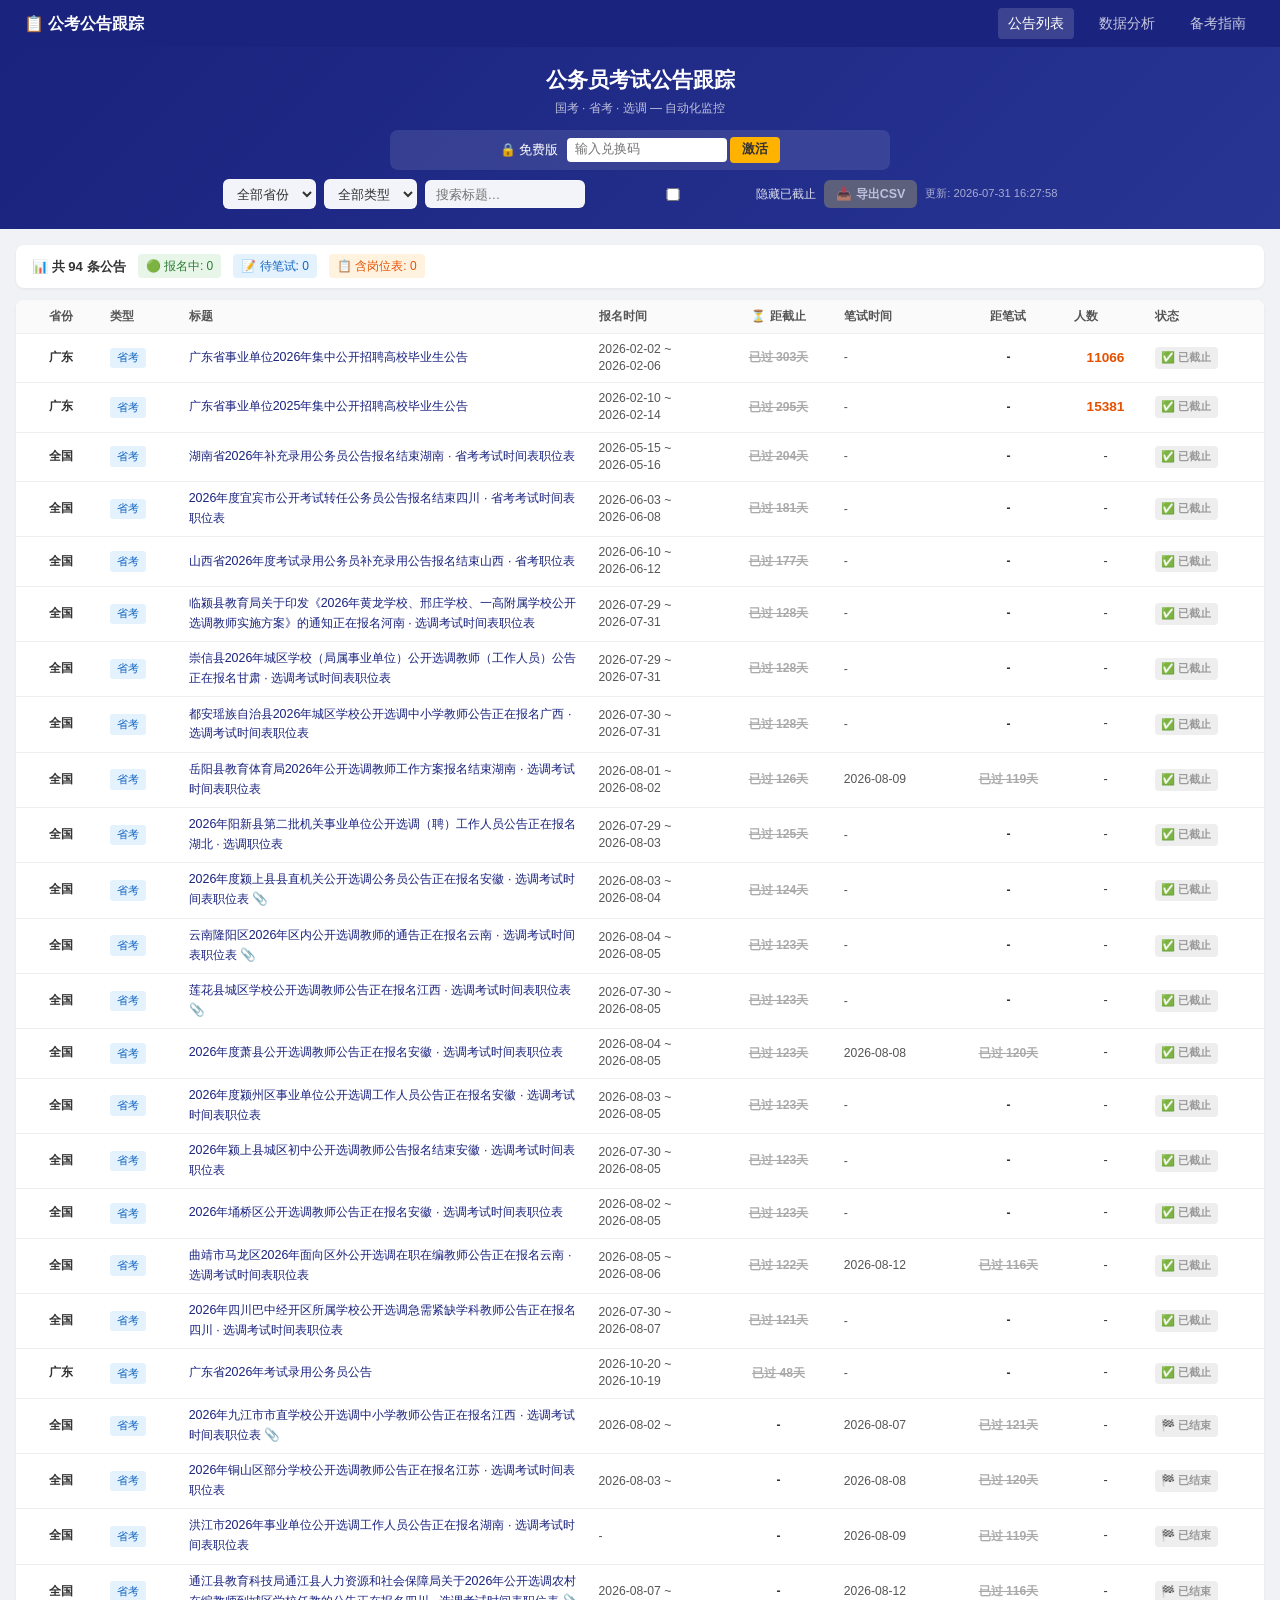
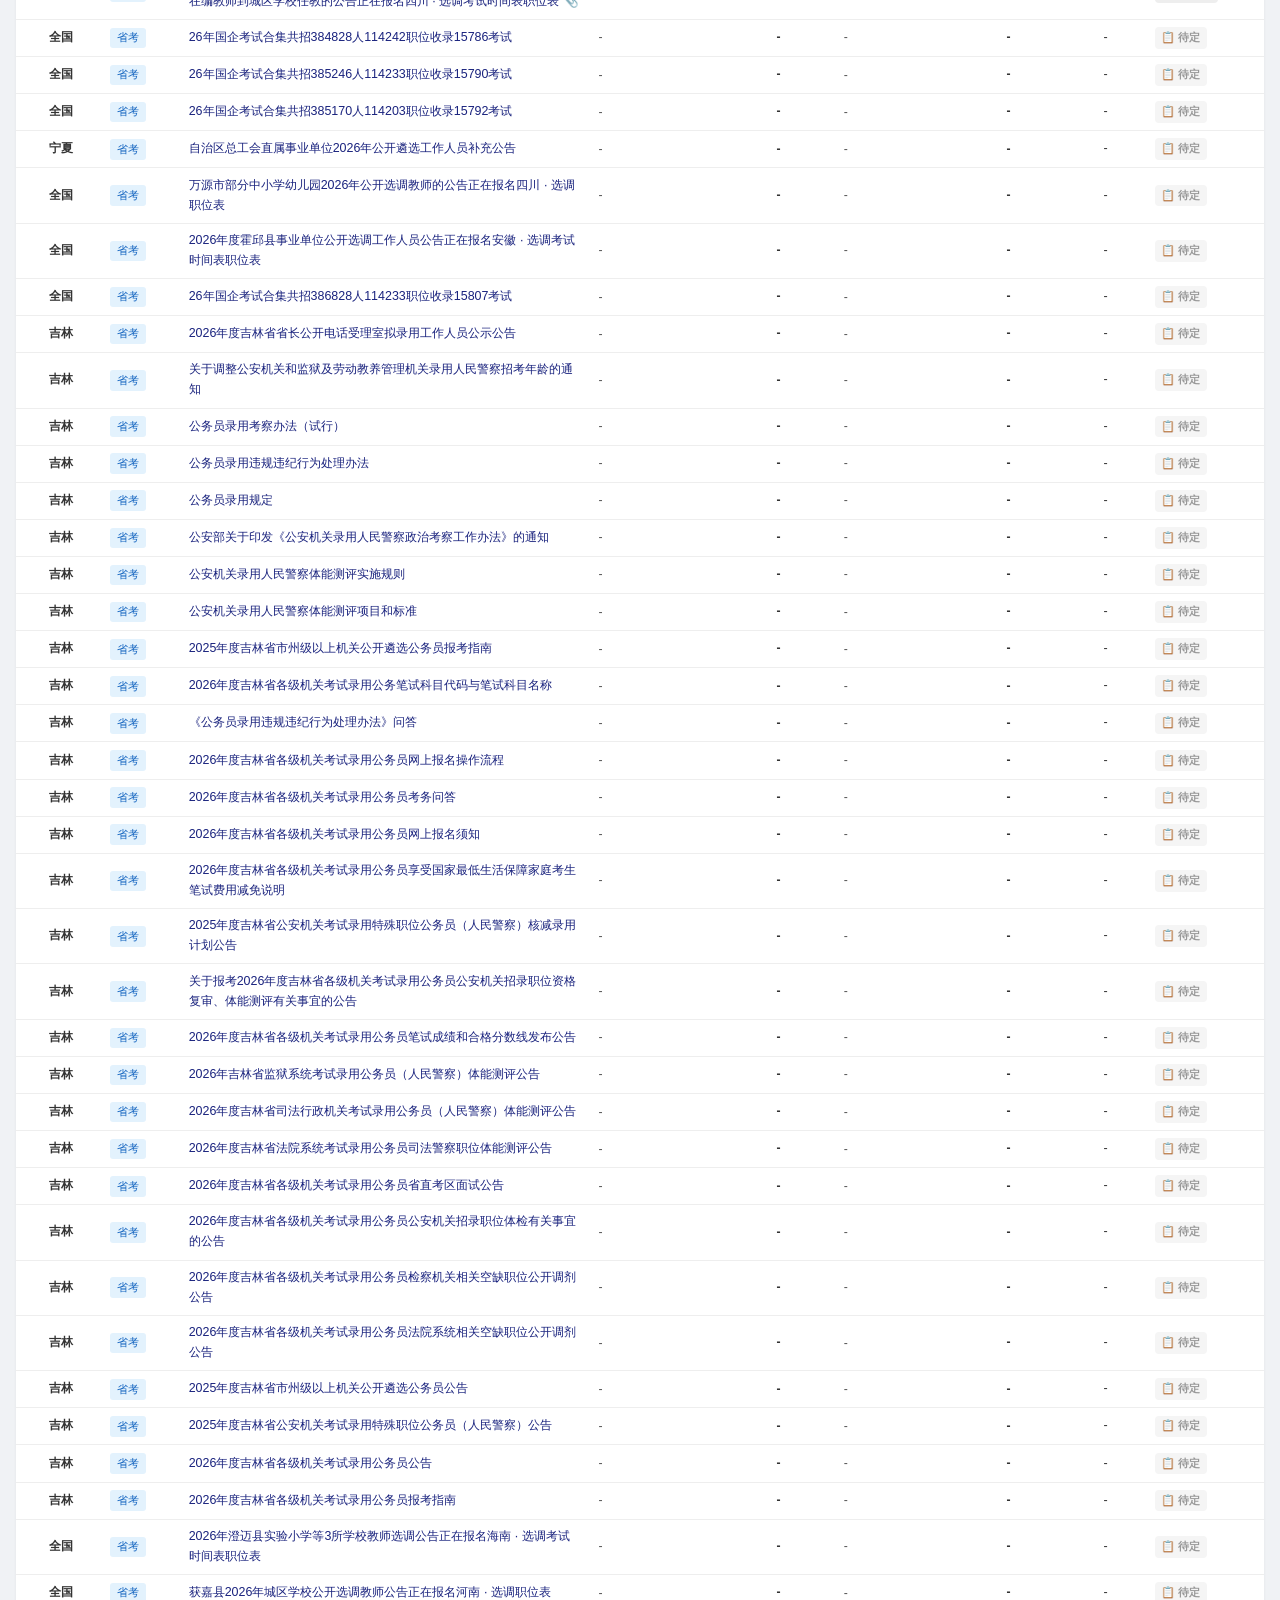
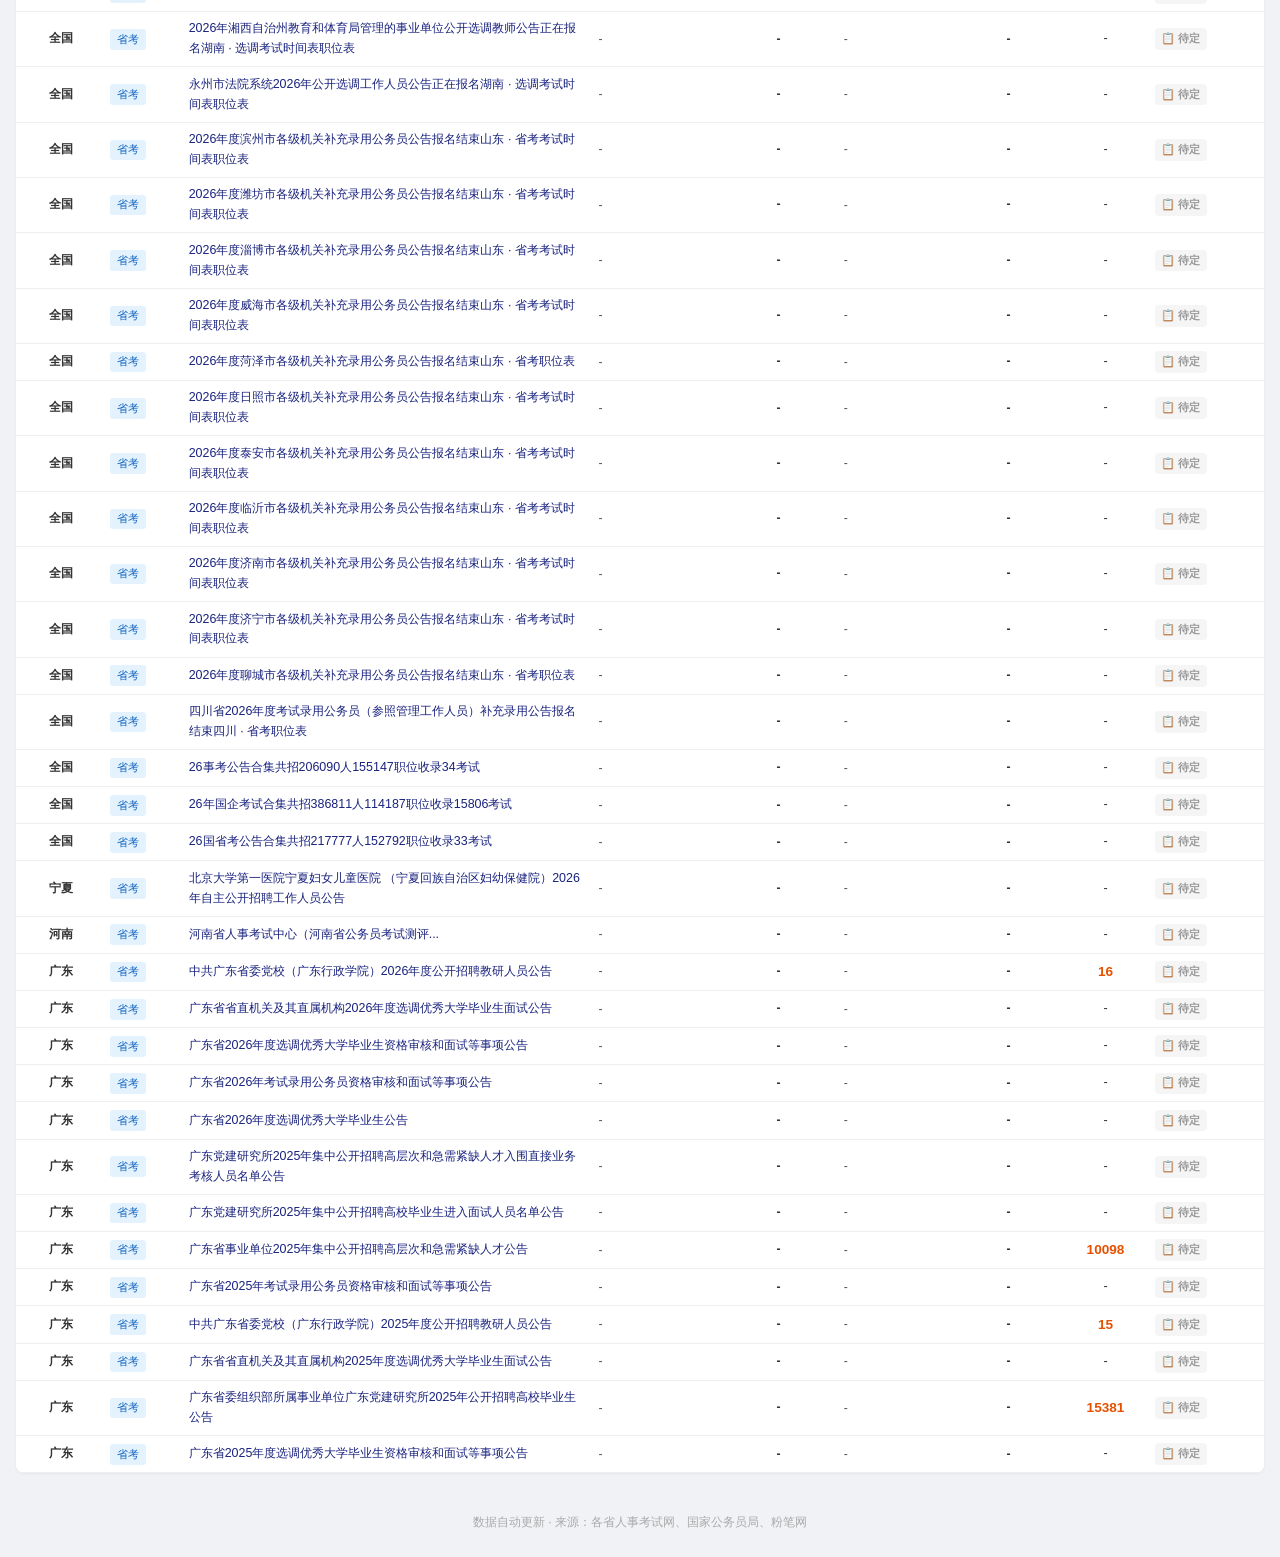
==== commit 6de03633: "v2.1: 备考指南页 — 考试科目/题型分值/免费资源/学习路线 新增 web/guide.html (付费内容): - 考试科目总览 (行测/申论/专业科目) - 2026国考行测题型分值详解 (" ====
--- a/web/index.html
+++ b/web/index.html
@@ -14,6 +14,7 @@
   <div class="nav-links">
     <a href="index.html" class="nav-active">公告列表</a>
     <a href="analysis.html">数据分析</a>
+    <a href="guide.html">备考指南</a>
   </div>
 </nav>
 
--- a/web/style.css
+++ b/web/style.css
@@ -165,10 +165,37 @@
 /* ─── Footer ─── */
 footer { text-align: center; padding: 1.5rem; color: #aaa; font-size: 0.75rem; }
 
+/* ─── 备考指南 ─── */
+.guide-section {
+  background: #fff; padding: 1.5rem 2rem; border-radius: 8px;
+  margin-bottom: 1.5rem; box-shadow: 0 1px 3px rgba(0,0,0,0.06);
+}
+.guide-section h3 { font-size: 1.1rem; color: #1a237e; margin-bottom: 0.75rem; border-left: 3px solid #3949ab; padding-left: 0.75rem; }
+.guide-section h4 { font-size: 0.9rem; color: #555; margin: 1rem 0 0.5rem; }
+.guide-section p { margin: 0.3rem 0; line-height: 1.7; }
+.guide-section ul { margin: 0.5rem 0; padding-left: 1.2rem; }
+.guide-section li { margin: 0.3rem 0; font-size: 0.85rem; line-height: 1.6; }
+.guide-section .tip { background: #fff8e1; padding: 0.5rem 1rem; border-radius: 6px; font-size: 0.85rem; color: #e65100; }
+.guide-section table { margin-top: 0.5rem; }
+
+/* 学习路径时间线 */
+.timeline { margin: 1rem 0; }
+.tl-item {
+  display: flex; gap: 1rem; padding: 0.75rem 0; border-bottom: 1px solid #eee; align-items: flex-start;
+}
+.tl-phase {
+  background: #3949ab; color: #fff; padding: 0.2rem 0.6rem; border-radius: 4px;
+  font-size: 0.75rem; font-weight: 700; white-space: nowrap; min-width: 4.5em; text-align: center;
+}
+.tl-title { font-weight: 700; font-size: 0.9rem; min-width: 10em; color: #333; }
+.tl-desc { font-size: 0.82rem; color: #666; line-height: 1.6; }
+
 @media (max-width: 900px) {
   table { font-size: 0.7rem; }
   th, td { padding: 0.35rem 0.4rem; }
   .title { max-width: 150px; }
   .toolbar { flex-direction: column; align-items: stretch; }
   .chart-grid { grid-template-columns: 1fr; }
-}
+  .tl-item { flex-direction: column; gap: 0.3rem; }
+  .guide-section { padding: 1rem; }
+}
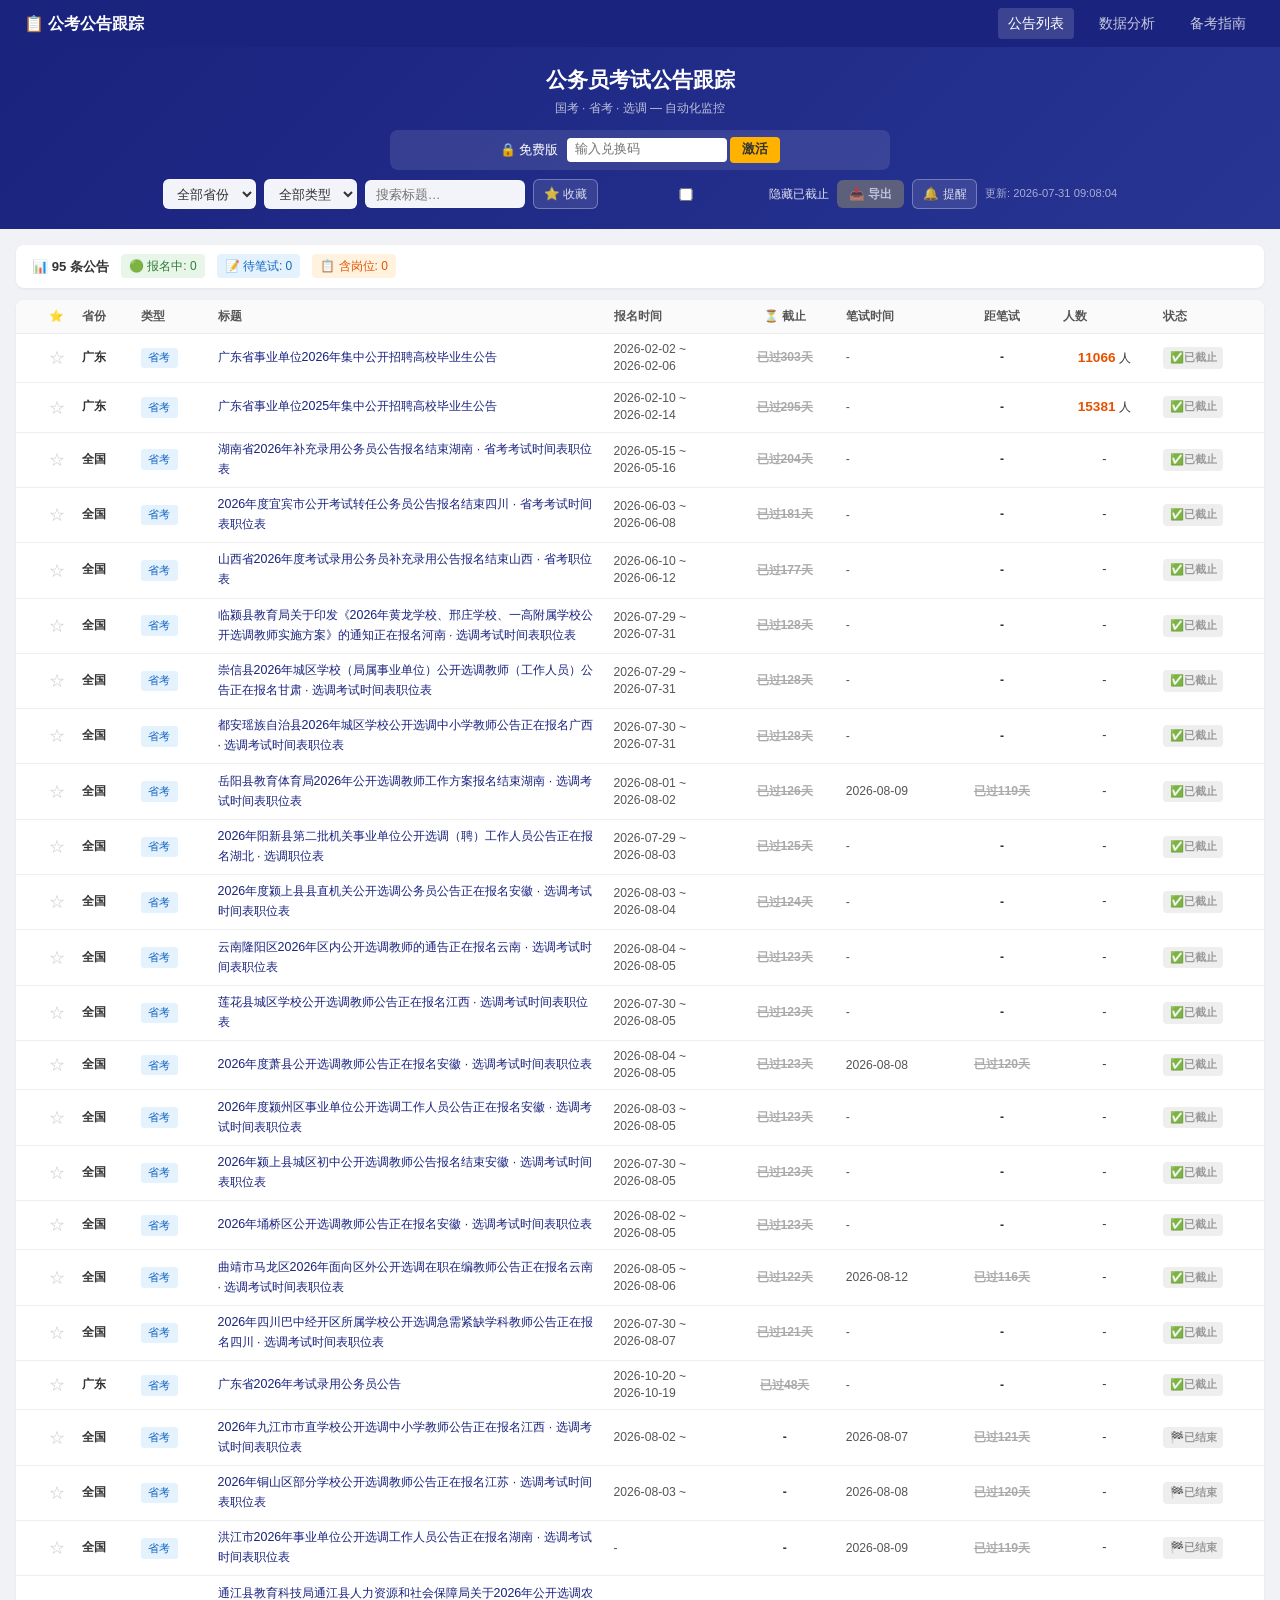
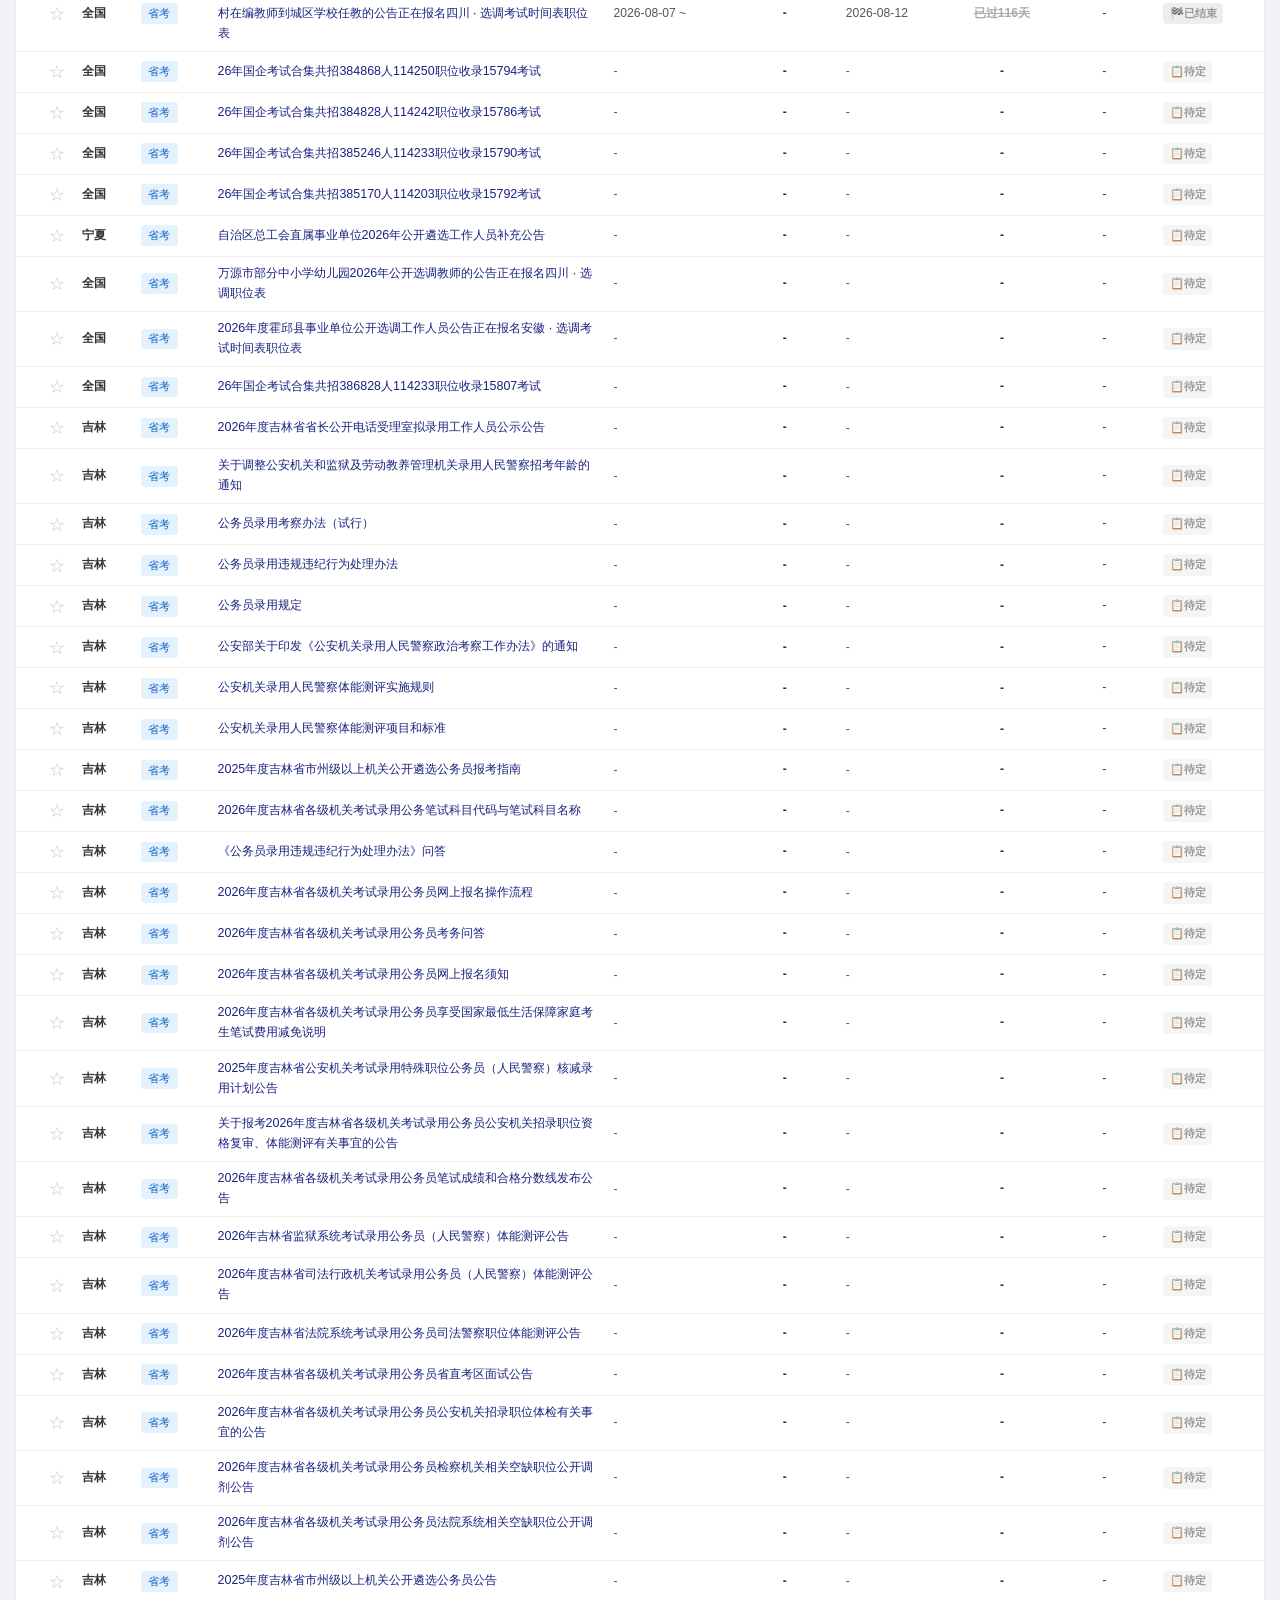
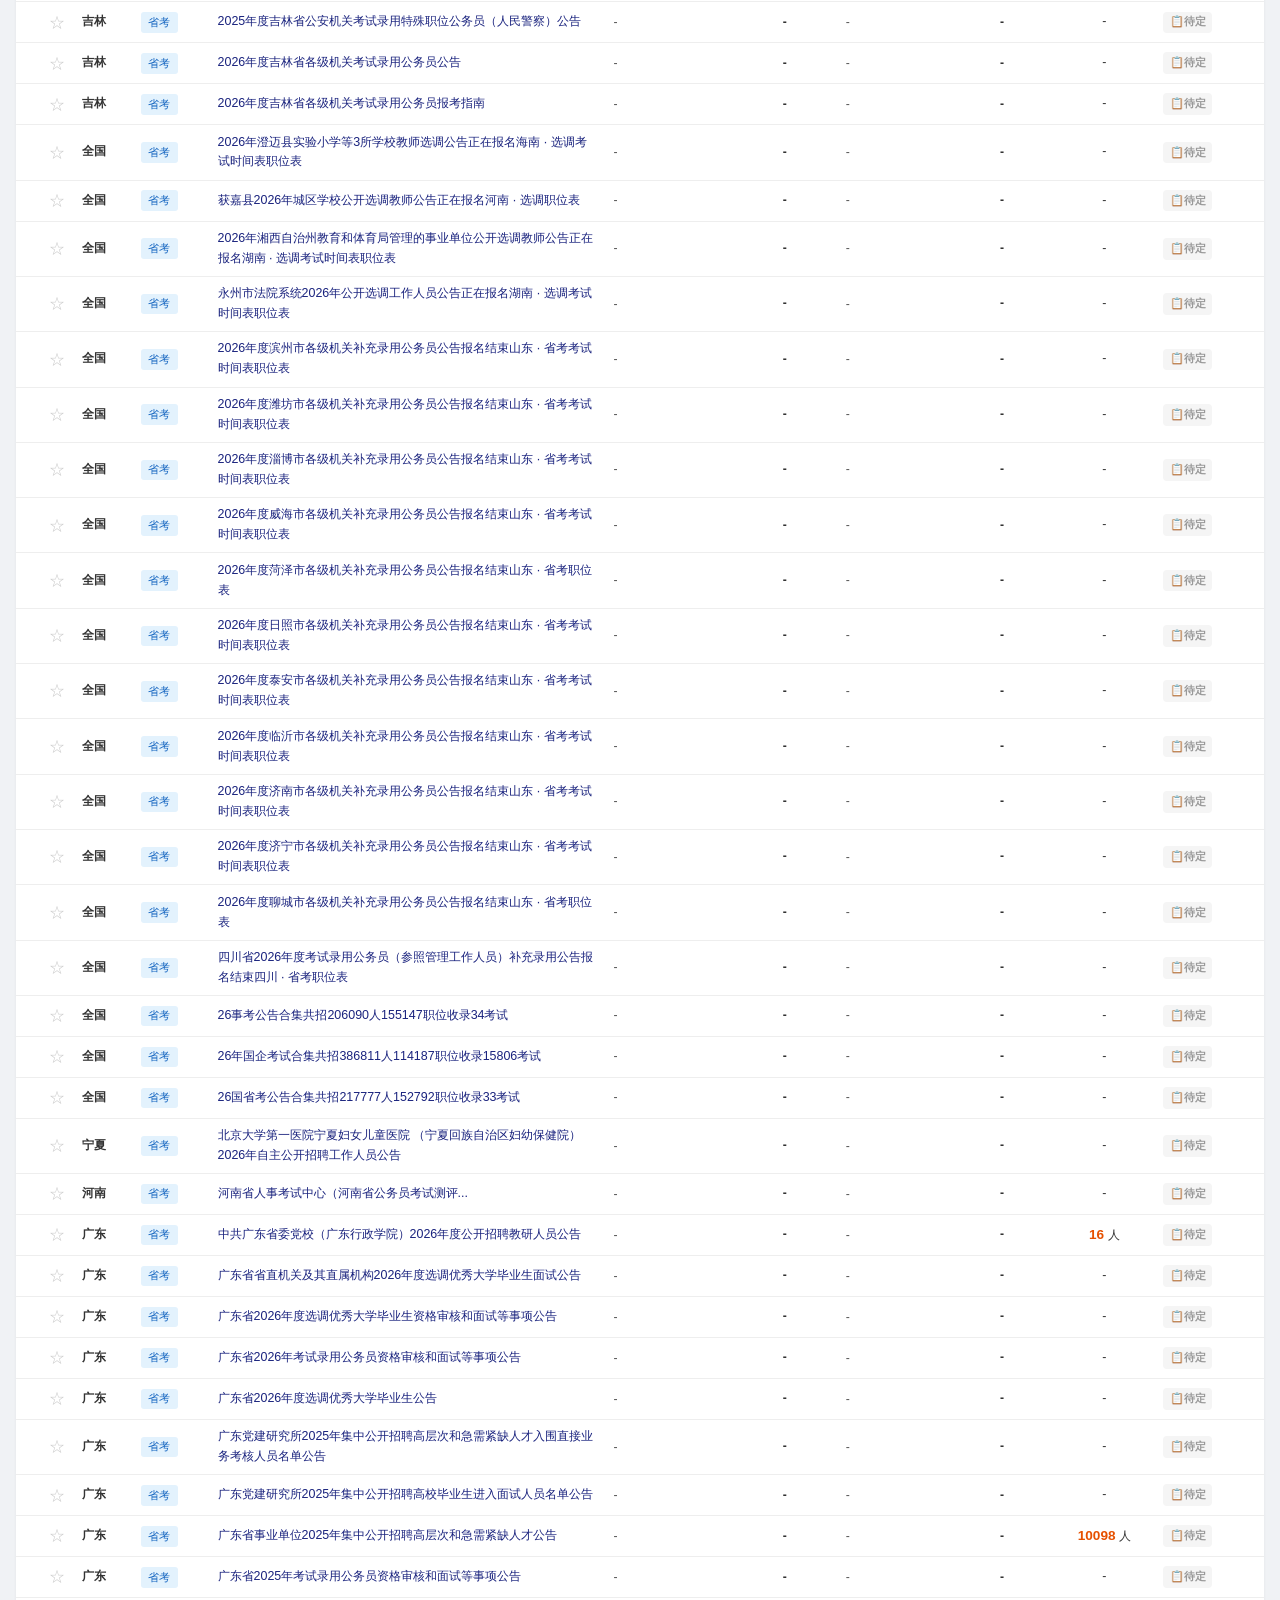
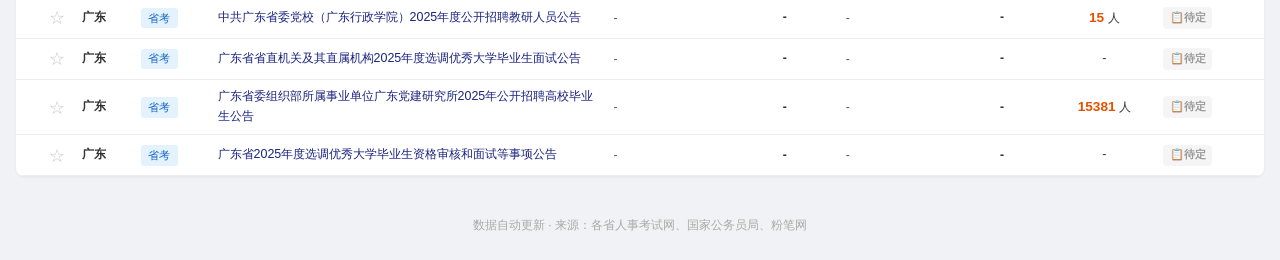
==== commit da614542: "v2.2: 收藏夹 + 职位筛选 + 截止提醒 收藏系统: - ⭐ 星标按钮，localStorage 持久化 - 收藏筛选标签，点亮后只看收藏 - 收藏公告排序优先  职位智能筛选: - 展开岗位表" ====
--- a/web/index.html
+++ b/web/index.html
@@ -8,7 +8,6 @@
 </head>
 <body>
 
-<!-- 顶部导航 -->
 <nav class="top-nav">
   <span class="nav-brand">📋 公考公告跟踪</span>
   <div class="nav-links">
@@ -22,48 +21,47 @@
   <h1>公务员考试公告跟踪</h1>
   <p class="subtitle">国考 · 省考 · 选调 — 自动化监控</p>
 
-  <!-- 激活状态 -->
   <div class="activate-bar" id="activate-bar">
-    <span id="activate-status">🔒 免费版 — 仅显示基础信息</span>
+    <span id="activate-status">🔒 免费版</span>
     <span id="activate-input-area">
       <input type="text" id="activate-code" placeholder="输入兑换码" maxlength="20">
       <button id="activate-btn" onclick="activateCode()">激活</button>
     </span>
-    <span id="activate-done" style="display:none">✅ 已激活 — 全部功能已解锁</span>
+    <span id="activate-done" style="display:none">✅ 已激活</span>
   </div>
 
   <div class="toolbar">
     <select id="filter-province"><option value="">全部省份</option></select>
     <select id="filter-type"><option value="">全部类型</option></select>
     <input type="text" id="filter-search" placeholder="搜索标题…">
-    <label class="toggle-label">
-      <input type="checkbox" id="toggle-completed"> 隐藏已截止
-    </label>
-    <button id="export-btn" class="btn-export" onclick="exportCSV()" title="付费功能">📥 导出CSV</button>
+    <button id="filter-star" class="btn-star" onclick="toggleStarFilter()">⭐ 收藏</button>
+    <label class="toggle-label"><input type="checkbox" id="toggle-completed"> 隐藏已截止</label>
+    <button id="export-btn" class="btn-export" onclick="exportCSV()">📥 导出</button>
+    <button id="notify-btn" class="btn-notify" onclick="toggleNotify()" title="开启截止提醒">🔔 提醒</button>
     <span class="update-time" id="update-time"></span>
   </div>
 </header>
 
 <main>
   <div class="stats-bar" id="stats-bar"></div>
+  <div id="notify-banner" style="display:none"></div>
   <table id="notice-table">
     <thead>
       <tr>
         <th class="expand-col"></th>
+        <th class="star-col">⭐</th>
         <th>省份</th>
         <th>类型</th>
         <th>标题</th>
         <th>报名时间</th>
-        <th class="countdown-col">⏳ 距截止</th>
+        <th class="countdown-col">⏳ 截止</th>
         <th>笔试时间</th>
         <th class="countdown-col">距笔试</th>
         <th>人数</th>
         <th>状态</th>
       </tr>
     </thead>
-    <tbody id="notice-body">
-      <tr><td colspan="10" class="loading">加载数据中…</td></tr>
-    </tbody>
+    <tbody id="notice-body"><tr><td colspan="11" class="loading">加载数据中…</td></tr></tbody>
   </table>
 </main>
 
@@ -72,258 +70,234 @@
 </footer>
 
 <script>
-// ─── 兑换码系统 ───
+// ═══════════════════════════════════════════
+// 兑换码系统
+// ═══════════════════════════════════════════
 let isPremium = false;
 let codes = [];
-
-fetch('codes.json')
-  .then(r => r.json())
-  .then(d => { codes = d.codes || []; })
-  .catch(() => {});
-
-// 检查 localStorage
-(function() {
-  const saved = localStorage.getItem('gwy_premium_hash');
-  if (saved) isPremium = true;
-  updatePremiumUI();
-})();
-
-async function activateCode() {
-  const input = document.getElementById('activate-code').value.trim();
-  if (!input) return alert('请输入兑换码');
-
-  // 计算 SHA-256
-  const hash = await sha256(input);
-  const match = codes.find(c => c.hash === hash);
-  if (match) {
-    localStorage.setItem('gwy_premium_hash', hash);
-    isPremium = true;
-    updatePremiumUI();
-    alert('🎉 激活成功！全部高级功能已解锁');
-  } else {
-    alert('❌ 无效的兑换码');
-  }
-}
-
-function updatePremiumUI() {
-  document.getElementById('activate-status').textContent =
-    isPremium ? '✅ 付费版' : '🔒 免费版';
-  document.getElementById('activate-input-area').style.display =
-    isPremium ? 'none' : '';
-  document.getElementById('activate-done').style.display =
-    isPremium ? '' : 'none';
-  document.getElementById('export-btn').className =
-    isPremium ? 'btn-export' : 'btn-export locked';
-  document.getElementById('export-btn').title =
-    isPremium ? '导出 CSV' : '🔒 付费功能 — 输入兑换码解锁';
-}
-
-async function sha256(message) {
-  const msgBuffer = new TextEncoder().encode(message);
-  const hashBuffer = await crypto.subtle.digest('SHA-256', msgBuffer);
-  const hashArray = Array.from(new Uint8Array(hashBuffer));
-  return hashArray.map(b => b.toString(16).padStart(2, '0')).join('');
-}
-
-// ─── 全局状态 ───
-let allNotices = [];
-let allStats = {};
-let now = new Date();
-let expandedRows = new Set();
-
-fetch('data.json')
-  .then(r => r.json())
-  .then(data => {
-    now = new Date();
-    allNotices = data.notices || [];
-    allStats = data.stats || {};
-    document.getElementById('update-time').textContent = '更新: ' + (data.updated_at || '-');
-    initFilters();
-    renderStats();
-    renderTable();
-  })
-  .catch(e => {
-    document.getElementById('notice-body').innerHTML =
-      '<tr><td colspan="10" class="error">❌ 数据加载失败</td></tr>';
+fetch('codes.json').then(r=>r.json()).then(d=>{codes=d.codes||[]}).catch(()=>{});
+(function(){if(localStorage.getItem('gwy_premium_hash'))isPremium=true;updatePremiumUI()})();
+
+async function activateCode(){
+  const input=document.getElementById('activate-code').value.trim();
+  if(!input)return alert('请输入兑换码');
+  const hash=await sha256(input);
+  if(codes.find(c=>c.hash===hash)){localStorage.setItem('gwy_premium_hash',hash);isPremium=true;updatePremiumUI();alert('🎉 激活成功！');}
+  else alert('❌ 无效的兑换码');
+}
+function updatePremiumUI(){
+  document.getElementById('activate-status').textContent=isPremium?'✅ 付费版':'🔒 免费版';
+  document.getElementById('activate-input-area').style.display=isPremium?'none':'';
+  document.getElementById('activate-done').style.display=isPremium?'':'none';
+  document.getElementById('export-btn').className=isPremium?'btn-export':'btn-export locked';
+}
+async function sha256(m){const b=new TextEncoder().encode(m);const h=await crypto.subtle.digest('SHA-256',b);return Array.from(new Uint8Array(h)).map(x=>x.toString(16).padStart(2,'0')).join('')}
+
+// ═══════════════════════════════════════════
+// 收藏系统
+// ═══════════════════════════════════════════
+let bookmarks = new Set(JSON.parse(localStorage.getItem('gwy_bookmarks')||'[]'));
+let starFilterOn = false;
+
+function saveBookmarks(){localStorage.setItem('gwy_bookmarks',JSON.stringify([...bookmarks]))}
+function toggleBookmark(id,ev){ev.stopPropagation();bookmarks.has(id)?bookmarks.delete(id):bookmarks.add(id);saveBookmarks();renderTable()}
+function toggleStarFilter(){starFilterOn=!starFilterOn;document.getElementById('filter-star').className=starFilterOn?'btn-star active':'btn-star';renderTable()}
+
+// ═══════════════════════════════════════════
+// 浏览器通知
+// ═══════════════════════════════════════════
+let notifyEnabled = localStorage.getItem('gwy_notify')==='1';
+updateNotifyBtn();
+
+function toggleNotify(){
+  if(!notifyEnabled){
+    if(!('Notification' in window))return alert('你的浏览器不支持通知');
+    Notification.requestPermission().then(p=>{
+      if(p==='granted'){notifyEnabled=true;localStorage.setItem('gwy_notify','1');updateNotifyBtn();checkDeadlines()}
+      else alert('需要允许通知权限才能使用提醒功能');
+    });
+  }else{notifyEnabled=false;localStorage.setItem('gwy_notify','0');updateNotifyBtn()}
+}
+function updateNotifyBtn(){
+  const b=document.getElementById('notify-btn');
+  b.className=notifyEnabled?'btn-notify active':'btn-notify';
+  b.title=notifyEnabled?'提醒已开启':'点击开启截止提醒';
+}
+function checkDeadlines(){
+  if(!notifyEnabled||!isPremium)return;
+  const now=new Date();
+  allNotices.forEach(n=>{
+    if(!n.apply_end||bookmarks.has(n.id))return; // 收藏的才提醒
+    if(!bookmarks.has(n.id))return;
+    const d=parseDate(n.apply_end);if(!d)return;
+    const diff=Math.ceil((d-now)/86400000);
+    if(diff>=0&&diff<=3){
+      new Notification(`⏰ 报名即将截止`,{body:`${n.province}·${n.exam_type}: ${n.title.slice(0,40)}...\n截止: ${n.apply_end}`,icon:'📋'});
+    }
   });
-
-// ─── 筛选器 ───
-function initFilters() {
-  const provinces = [...new Set(allNotices.map(n => n.province))].sort();
-  const provSel = document.getElementById('filter-province');
-  provinces.forEach(p => { const o = document.createElement('option'); o.value = p; o.textContent = p; provSel.appendChild(o); });
-
-  const types = [...new Set(allNotices.map(n => n.exam_type))].sort();
-  const typeSel = document.getElementById('filter-type');
-  types.forEach(t => { const o = document.createElement('option'); o.value = t; o.textContent = t; typeSel.appendChild(o); });
-
-  document.getElementById('filter-province').addEventListener('change', renderTable);
-  document.getElementById('filter-type').addEventListener('change', renderTable);
-  document.getElementById('filter-search').addEventListener('input', renderTable);
-  document.getElementById('toggle-completed').addEventListener('change', renderTable);
-}
-
-function renderStats() {
-  const bar = document.getElementById('stats-bar');
-  if (!allStats.total) { bar.innerHTML = '<span>暂无公告数据</span>'; return; }
-
-  let activeReg = 0, upcomingExam = 0, withPositions = 0;
-  allNotices.forEach(n => {
-    if (n.apply_end && new Date(n.apply_end) >= now) activeReg++;
-    if (n.written_exam && new Date(n.written_exam) > now) upcomingExam++;
-    if (n.position_count > 0) withPositions++;
-  });
-
-  bar.innerHTML = [
-    `<span class="stat-main">📊 共 <strong>${allStats.total}</strong> 条公告</span>`,
-    `<span class="stat-tag green">🟢 报名中: ${activeReg}</span>`,
-    `<span class="stat-tag blue">📝 待笔试: ${upcomingExam}</span>`,
-    `<span class="stat-tag orange">📋 含岗位表: ${withPositions}</span>`,
+}
+
+// ═══════════════════════════════════════════
+// 数据加载
+// ═══════════════════════════════════════════
+let allNotices=[],allStats={},now=new Date(),expandedRows=new Set();
+fetch('data.json').then(r=>r.json()).then(data=>{
+  now=new Date();allNotices=data.notices||[];allStats=data.stats||{};
+  document.getElementById('update-time').textContent='更新: '+(data.updated_at||'-');
+  initFilters();renderStats();renderTable();
+  setTimeout(checkDeadlines,2000);
+}).catch(e=>{document.getElementById('notice-body').innerHTML='<tr><td colspan="11" class="error">❌ 数据加载失败</td></tr>'});
+
+function initFilters(){
+  [...new Set(allNotices.map(n=>n.province))].sort().forEach(p=>{const o=document.createElement('option');o.value=p;o.textContent=p;document.getElementById('filter-province').appendChild(o)});
+  [...new Set(allNotices.map(n=>n.exam_type))].sort().forEach(t=>{const o=document.createElement('option');o.value=t;o.textContent=t;document.getElementById('filter-type').appendChild(o)});
+  document.getElementById('filter-province').addEventListener('change',renderTable);
+  document.getElementById('filter-type').addEventListener('change',renderTable);
+  document.getElementById('filter-search').addEventListener('input',renderTable);
+  document.getElementById('toggle-completed').addEventListener('change',renderTable);
+}
+
+function renderStats(){
+  const bar=document.getElementById('stats-bar');
+  if(!allStats.total){bar.innerHTML='<span>暂无公告数据</span>';return}
+  let aR=0,uE=0,wP=0,bM=bookmarks.size;
+  allNotices.forEach(n=>{if(n.apply_end&&new Date(n.apply_end)>=now)aR++;if(n.written_exam&&new Date(n.written_exam)>now)uE++;if(n.position_count>0)wP++});
+  bar.innerHTML=[
+    `<span class="stat-main">📊 <strong>${allStats.total}</strong> 条公告</span>`,
+    `<span class="stat-tag green">🟢 报名中: ${aR}</span>`,
+    `<span class="stat-tag blue">📝 待笔试: ${uE}</span>`,
+    `<span class="stat-tag orange">📋 含岗位: ${wP}</span>`,
+    bM>0?`<span class="stat-tag yellow">⭐ 收藏: ${bM}</span>`:'',
   ].join('');
 }
 
-// ─── 工具函数 ───
-function parseDate(s) { if (!s) return null; const d = new Date(s + 'T00:00:00+08:00'); return isNaN(d.getTime()) ? null : d; }
-
-function countdown(dateStr) {
-  if (!dateStr) return { text: '-', cls: '' };
-  const target = parseDate(dateStr); if (!target) return { text: '-', cls: '' };
-  const diff = Math.ceil((target - now) / 86400000);
-  if (diff < 0) return { text: `已过 ${Math.abs(diff)}天`, cls: 'expired' };
-  if (diff === 0) return { text: '⚠️ 今天', cls: 'urgent' };
-  if (diff <= 3) return { text: `⏰ ${diff}天`, cls: 'urgent' };
-  if (diff <= 7) return { text: `📌 ${diff}天`, cls: 'soon' };
-  if (diff <= 30) return { text: `${diff}天`, cls: 'normal' };
-  return { text: `${diff}天`, cls: 'far' };
-}
-
-function getStatus(n) {
-  const ae = parseDate(n.apply_end), as = parseDate(n.apply_start), ex = parseDate(n.written_exam);
-  if (as && ae && now >= as && now <= ae) {
-    const dl = Math.ceil((ae - now) / 86400000);
-    return dl <= 3 ? { text: '🔥 即将截止', cls: 'status-urgent' } : { text: '🟢 报名中', cls: 'status-open' };
-  }
-  if (as && now < as) return { text: `⏳ ${Math.ceil((as - now) / 86400000)}天后`, cls: 'status-upcoming' };
-  if (ae && now > ae && ex && now < ex) return { text: '📝 待笔试', cls: 'status-exam' };
-  if (ae && now > ae) return { text: '✅ 已截止', cls: 'status-done' };
-  if (ex && now > ex) return { text: '🏁 已结束', cls: 'status-done' };
-  return { text: '📋 待定', cls: 'status-tbd' };
-}
-
-function esc(s) { if (!s) return ''; const d = document.createElement('div'); d.textContent = s; return d.innerHTML; }
-
-// ─── 表格渲染 ───
-function renderTable() {
-  const prov = document.getElementById('filter-province').value;
-  const type = document.getElementById('filter-type').value;
-  const search = document.getElementById('filter-search').value.toLowerCase();
-  const hideDone = document.getElementById('toggle-completed').checked;
-
-  let filtered = [...allNotices];
-  if (prov) filtered = filtered.filter(n => n.province === prov);
-  if (type) filtered = filtered.filter(n => n.exam_type === type);
-  if (search) filtered = filtered.filter(n => n.title.toLowerCase().includes(search));
-  if (hideDone) filtered = filtered.filter(n => {
-    const st = getStatus(n);
-    return !['✅ 已截止', '🏁 已结束'].some(s => st.text.includes(s));
-  });
-
-  filtered.sort((a, b) => {
-    const da = parseDate(a.apply_end), db = parseDate(b.apply_end);
-    if (da && db) return da - db;
-    if (da) return -1; if (db) return 1;
-    const ea = parseDate(a.written_exam), eb = parseDate(b.written_exam);
-    if (ea && eb) return ea - eb;
-    if (ea) return -1; if (eb) return 1;
+// ═══════════════════════════════════════════
+// 工具函数
+// ═══════════════════════════════════════════
+function parseDate(s){if(!s)return null;const d=new Date(s+'T00:00:00+08:00');return isNaN(d.getTime())?null:d}
+function countdown(ds){if(!ds)return{text:'-',cls:''};const t=parseDate(ds);if(!t)return{text:'-',cls:''};const diff=Math.ceil((t-now)/86400000);if(diff<0)return{text:`已过${Math.abs(diff)}天`,cls:'expired'};if(diff===0)return{text:'⚠️今天',cls:'urgent'};if(diff<=3)return{text:`⏰${diff}天`,cls:'urgent'};if(diff<=7)return{text:`📌${diff}天`,cls:'soon'};if(diff<=30)return{text:`${diff}天`,cls:'normal'};return{text:`${diff}天`,cls:'far'}}
+function getStatus(n){const ae=parseDate(n.apply_end),as=parseDate(n.apply_start),ex=parseDate(n.written_exam);if(as&&ae&&now>=as&&now<=ae){const dl=Math.ceil((ae-now)/86400000);return dl<=3?{text:'🔥即将截止',cls:'status-urgent'}:{text:'🟢报名中',cls:'status-open'}}if(as&&now<as)return{text:`⏳${Math.ceil((as-now)/86400000)}天后`,cls:'status-upcoming'};if(ae&&now>ae&&ex&&now<ex)return{text:'📝待笔试',cls:'status-exam'};if(ae&&now>ae)return{text:'✅已截止',cls:'status-done'};if(ex&&now>ex)return{text:'🏁已结束',cls:'status-done'};return{text:'📋待定',cls:'status-tbd'}}
+function esc(s){if(!s)return'';const d=document.createElement('div');d.textContent=s;return d.innerHTML}
+
+// ═══════════════════════════════════════════
+// 表格渲染
+// ═══════════════════════════════════════════
+function renderTable(){
+  const prov=document.getElementById('filter-province').value;
+  const type=document.getElementById('filter-type').value;
+  const search=document.getElementById('filter-search').value.toLowerCase();
+  const hideDone=document.getElementById('toggle-completed').checked;
+
+  let filtered=[...allNotices];
+  if(prov)filtered=filtered.filter(n=>n.province===prov);
+  if(type)filtered=filtered.filter(n=>n.exam_type===type);
+  if(search)filtered=filtered.filter(n=>n.title.toLowerCase().includes(search));
+  if(hideDone)filtered=filtered.filter(n=>{const st=getStatus(n);return!['✅已截止','🏁已结束'].some(s=>st.text.includes(s))});
+  if(starFilterOn)filtered=filtered.filter(n=>bookmarks.has(n.id));
+
+  // 排序：收藏的优先，然后按截止日期
+  filtered.sort((a,b)=>{
+    if(bookmarks.has(a.id)&&!bookmarks.has(b.id))return -1;
+    if(!bookmarks.has(a.id)&&bookmarks.has(b.id))return 1;
+    const da=parseDate(a.apply_end),db=parseDate(b.apply_end);
+    if(da&&db)return da-db;if(da)return-1;if(db)return 1;
+    const ea=parseDate(a.written_exam),eb=parseDate(b.written_exam);
+    if(ea&&eb)return ea-eb;if(ea)return-1;if(eb)return 1;
     return 0;
   });
 
-  const tbody = document.getElementById('notice-body');
-  if (filtered.length === 0) { tbody.innerHTML = '<tr><td colspan="10" class="empty">暂无匹配公告</td></tr>'; return; }
-
-  tbody.innerHTML = filtered.map((n, i) => {
-    const cdEnd = countdown(n.apply_end), cdExam = countdown(n.written_exam);
-    const st = getStatus(n);
-    const hasPos = (n.position_count || 0) > 0;
-    const rowId = `row-${i}`;
-    const expanded = expandedRows.has(n.id);
+  const tbody=document.getElementById('notice-body');
+  if(!filtered.length){tbody.innerHTML='<tr><td colspan="11" class="empty">暂无匹配公告</td></tr>';return}
+
+  tbody.innerHTML=filtered.map(n=>{
+    const cdEnd=countdown(n.apply_end),cdExam=countdown(n.written_exam);
+    const st=getStatus(n),hasPos=(n.position_count||0)>0;
+    const starred=bookmarks.has(n.id);
+    const expanded=expandedRows.has(n.id);
 
     return `
-    <tr class="notice-row" onclick="toggleRow(${n.id}, ${i})">
-      <td class="expand-cell">${hasPos ? `<span class="expand-icon" id="icon-${n.id}">${expanded ? '▼' : '▶'}</span>` : ''}</td>
+    <tr class="notice-row">
+      <td class="expand-cell">${hasPos?`<span class="expand-icon" id="icon-${n.id}" onclick="event.stopPropagation();toggleRow(${n.id})">${expanded?'▼':'▶'}</span>`:''}</td>
+      <td class="star-cell"><span class="star-icon ${starred?'starred':''}" onclick="toggleBookmark(${n.id},event)">${starred?'★':'☆'}</span></td>
       <td class="province">${esc(n.province)}</td>
       <td><span class="badge badge-${n.exam_type}">${esc(n.exam_type)}</span></td>
       <td class="title">
         <a href="${esc(n.source_url)}" target="_blank" rel="noopener" onclick="event.stopPropagation()">${esc(n.title)}</a>
-        ${hasPos ? `<span class="pos-badge" title="含${n.position_count}个岗位">📋${n.position_count}岗</span>` : ''}
-        ${(n.attachment_urls||[]).length > 0 ? `📎` : ''}
+        ${hasPos?`<span class="pos-badge">📋${n.position_count}岗</span>`:''}
       </td>
-      <td class="date-cell">${n.apply_start ? esc(n.apply_start) + ' ~<br>' + esc(n.apply_end || '') : '-'}</td>
+      <td class="date-cell">${n.apply_start?esc(n.apply_start)+' ~<br>'+esc(n.apply_end||''):'-'}</td>
       <td class="countdown-cell ${cdEnd.cls}">${cdEnd.text}</td>
-      <td class="date-cell">${esc(n.written_exam || '-')}</td>
+      <td class="date-cell">${esc(n.written_exam||'-')}</td>
       <td class="countdown-cell ${cdExam.cls}">${cdExam.text}</td>
-      <td class="count-cell">${n.recruit_count ? '<strong>' + esc(String(n.recruit_count)) + '</strong>' : '-'}</td>
+      <td class="count-cell">${n.recruit_count?'<strong>'+esc(String(n.recruit_count))+'</strong> 人':'-'}</td>
       <td><span class="status-tag ${st.cls}">${st.text}</span></td>
     </tr>
-    <tr class="position-row" id="pos-${n.id}" style="display:${expanded ? '' : 'none'}">
-      <td colspan="10"><div class="position-panel" id="panel-${n.id}">${expanded ? '' : ''}</div></td>
+    <tr class="position-row" id="pos-${n.id}" style="display:${expanded?'':'none'}">
+      <td colspan="11"><div class="position-panel" id="panel-${n.id}"></div></td>
     </tr>`;
   }).join('');
 }
 
-// ─── 展开职位详情 ───
-async function toggleRow(noticeId, idx) {
-  if (expandedRows.has(noticeId)) {
-    expandedRows.delete(noticeId);
-    document.getElementById(`pos-${noticeId}`).style.display = 'none';
-    document.getElementById(`icon-${noticeId}`).textContent = '▶';
-    return;
+// ═══════════════════════════════════════════
+// 职位展开 + 筛选
+// ═══════════════════════════════════════════
+async function toggleRow(noticeId){
+  if(expandedRows.has(noticeId)){expandedRows.delete(noticeId);document.getElementById(`pos-${noticeId}`).style.display='none';document.getElementById(`icon-${noticeId}`).textContent='▶';return}
+  const notice=allNotices.find(n=>n.id===noticeId);
+  if(!notice||!notice.positions||!notice.positions.length)return;
+  expandedRows.add(noticeId);
+  document.getElementById(`pos-${noticeId}`).style.display='';
+  document.getElementById(`icon-${noticeId}`).textContent='▼';
+  const panel=document.getElementById(`panel-${noticeId}`);
+  if(panel.innerHTML)return; // 已渲染
+
+  if(!isPremium&&notice.positions.length>5){
+    panel.innerHTML=`<div class="premium-blur">🔒 付费版可查看全部 ${notice.positions.length} 个岗位详情<br><small>输入兑换码解锁 + 职位智能筛选</small></div>`;return;
   }
-
-  const notice = allNotices.find(n => n.id === noticeId);
-  if (!notice || !notice.positions || notice.positions.length === 0) return;
-
-  expandedRows.add(noticeId);
-  document.getElementById(`pos-${noticeId}`).style.display = '';
-  document.getElementById(`icon-${noticeId}`).textContent = '▼';
-
-  const panel = document.getElementById(`panel-${noticeId}`);
-  if (panel.innerHTML) return; // 已加载
-
-  const pos = notice.positions;
-  const cols = [...new Set(pos.flatMap(p => Object.keys(p)))].filter(k =>
-    ['position_code','dept_name','position_name','recruit_num','education','major','experience','political_status','other_requirements'].includes(k)
-  );
-  const colNames = { position_code:'职位代码', dept_name:'招录单位', position_name:'职位名称', recruit_num:'人数', education:'学历', major:'专业', experience:'基层经验', political_status:'政治面貌', other_requirements:'其他' };
-
-  if (!isPremium && pos.length > 5) {
-    panel.innerHTML = `<div class="premium-blur">🔒 付费版可查看全部 ${pos.length} 个岗位详情<br><small>输入兑换码解锁</small></div>`;
-    return;
-  }
-
-  let html = '<table class="pos-table"><thead><tr>';
-  cols.forEach(c => { html += `<th>${colNames[c]||c}</th>`; });
-  html += '</tr></thead><tbody>';
-  pos.forEach(p => {
-    html += '<tr>';
-    cols.forEach(c => { html += `<td>${esc(String(p[c]||'-'))}</td>`; });
-    html += '</tr>';
+  renderPositionPanel(panel,notice);
+}
+
+function renderPositionPanel(panel,notice){
+  const pos=notice.positions;
+  const cols=['position_code','dept_name','position_name','recruit_num','education','major','experience','political_status','other_requirements'];
+  const colNames={position_code:'职位代码',dept_name:'招录单位',position_name:'职位名称',recruit_num:'人数',education:'学历',major:'专业',experience:'基层经验',political_status:'政治面貌',other_requirements:'其他'};
+
+  let html='<div class="pos-toolbar">';
+  html+='<input type="text" class="pos-filter" placeholder="🔍 筛选岗位（输入关键词，如 本科/法学/党员）" oninput="filterPositions('+notice.id+',this.value)">';
+  html+='<span class="pos-count">共 '+pos.length+' 个岗位</span></div>';
+  html+='<div class="pos-table-wrap"><table class="pos-table" id="postable-'+notice.id+'"><thead><tr>';
+  cols.forEach(c=>{html+=`<th>${colNames[c]||c}</th>`});
+  html+='</tr></thead><tbody>';
+  pos.forEach((p,i)=>{
+    html+=`<tr class="pos-tr" data-pos-text="${esc(Object.values(p).join(' ').toLowerCase())}">`;
+    cols.forEach(c=>{html+=`<td>${esc(String(p[c]||'-'))}</td>`});
+    html+='</tr>';
   });
-  html += '</tbody></table>';
-  panel.innerHTML = html;
-}
-
-// ─── CSV 导出 ───
-function exportCSV() {
-  if (!isPremium) { alert('🔒 导出 CSV 是付费功能，请输入兑换码激活'); return; }
-  const rows = [['省份','类型','标题','报名开始','报名截止','笔试时间','招录人数','发布单位','原文链接']];
-  allNotices.forEach(n => {
-    rows.push([n.province, n.exam_type, n.title, n.apply_start||'', n.apply_end||'', n.written_exam||'', n.recruit_count||'', n.publish_dept||'', n.source_url||'']);
+  html+='</tbody></table></div>';
+  panel.innerHTML=html;
+}
+
+function filterPositions(noticeId,query){
+  const q=query.toLowerCase();
+  document.querySelectorAll('#postable-'+noticeId+' .pos-tr').forEach(tr=>{
+    tr.style.display=(!q||tr.dataset.posText.includes(q))?'':'none';
   });
-  const csv = rows.map(r => r.map(c => '"' + String(c).replace(/"/g,'""') + '"').join(',')).join('\n');
-  const blob = new Blob(['﻿' + csv], {type: 'text/csv;charset=utf-8'});
-  const a = document.createElement('a'); a.href = URL.createObjectURL(blob);
-  a.download = '公考公告_' + new Date().toISOString().slice(0,10) + '.csv'; a.click();
+  // 更新计数
+  const visible=document.querySelectorAll('#postable-'+noticeId+' .pos-tr:not([style*="display: none"])').length;
+  const countEl=document.querySelector('#pos-'+noticeId+' .pos-count');
+  if(countEl){const total=document.querySelectorAll('#postable-'+noticeId+' .pos-tr').length;countEl.textContent='显示 '+visible+'/'+total+' 个岗位'}
+}
+
+// ═══════════════════════════════════════════
+// CSV 导出 (付费)
+// ═══════════════════════════════════════════
+function exportCSV(){
+  if(!isPremium){alert('🔒 导出CSV是付费功能');return}
+  const rows=[['省份','类型','标题','报名开始','报名截止','笔试时间','招录人数','发布单位','原文链接']];
+  allNotices.forEach(n=>{rows.push([n.province,n.exam_type,n.title,n.apply_start||'',n.apply_end||'',n.written_exam||'',n.recruit_count||'',n.publish_dept||'',n.source_url||''])});
+  const csv='﻿'+rows.map(r=>r.map(c=>'"'+String(c).replace(/"/g,'""')+'"').join(',')).join('\n');
+  const b=new Blob([csv],{type:'text/csv;charset=utf-8'});const a=document.createElement('a');
+  a.href=URL.createObjectURL(b);a.download='公考公告_'+new Date().toISOString().slice(0,10)+'.csv';a.click();
 }
 </script>
 </body>
--- a/web/style.css
+++ b/web/style.css
@@ -59,6 +59,14 @@
   font-size: 0.78rem; background: #4caf50; color: #fff; cursor: pointer; font-weight: 600;
 }
 .btn-export.locked { background: #757575; cursor: not-allowed; opacity: 0.7; }
+
+.btn-star, .btn-notify {
+  padding: 0.35rem 0.6rem; border: 1px solid rgba(255,255,255,0.3); border-radius: 6px;
+  font-size: 0.78rem; background: rgba(255,255,255,0.1); color: rgba(255,255,255,0.8); cursor: pointer;
+  transition: 0.2s;
+}
+.btn-star.active { background: #ffb300; color: #333; border-color: #ffb300; font-weight: 700; }
+.btn-notify.active { background: #ef5350; color: #fff; border-color: #ef5350; font-weight: 700; }
 .update-time { color: rgba(255,255,255,0.6); font-size: 0.7rem; }
 
 /* ─── Main ─── */
@@ -74,6 +82,7 @@
 .stat-tag.green { background: #e8f5e9; color: #2e7d32; }
 .stat-tag.blue  { background: #e3f2fd; color: #1565c0; }
 .stat-tag.orange { background: #fff3e0; color: #e65100; }
+.stat-tag.yellow { background: #fffde7; color: #f9a825; }
 
 /* ─── Table ─── */
 table { width: 100%; border-collapse: collapse; background: #fff; border-radius: 8px; overflow: hidden; box-shadow: 0 1px 3px rgba(0,0,0,0.06); }
@@ -85,6 +94,12 @@
 .expand-col { width: 24px; }
 .expand-cell { text-align: center; font-size: 0.7rem; color: #999; }
 .expand-icon { cursor: pointer; transition: 0.2s; }
+
+.star-col { width: 28px; }
+.star-cell { text-align: center; }
+.star-icon { cursor: pointer; font-size: 1rem; color: #ccc; transition: 0.2s; user-select: none; }
+.star-icon:hover { color: #ffb300; transform: scale(1.2); }
+.star-icon.starred { color: #ffb300; }
 .province { font-weight: 600; white-space: nowrap; min-width: 3em; }
 .title { max-width: 280px; }
 .title a { color: #1a237e; text-decoration: none; }
@@ -99,6 +114,18 @@
   padding: 0.05rem 0.35rem; border-radius: 3px; margin-left: 0.3rem;
 }
 
+/* 职位筛选工具栏 */
+.pos-toolbar {
+  display: flex; gap: 0.5rem; align-items: center; margin-bottom: 0.5rem; flex-wrap: wrap;
+}
+.pos-filter {
+  flex: 1; min-width: 200px; padding: 0.35rem 0.6rem; border: 1px solid #ddd;
+  border-radius: 6px; font-size: 0.8rem;
+}
+.pos-filter:focus { border-color: #3949ab; outline: none; box-shadow: 0 0 0 2px rgba(57,73,171,0.15); }
+.pos-count { font-size: 0.75rem; color: #888; white-space: nowrap; }
+.pos-table-wrap { max-height: 400px; overflow-y: auto; }
+
 /* ─── 职位展开面板 ─── */
 .position-row td { padding: 0; background: #fafbff; }
 .position-panel { padding: 0.5rem 1rem; }
